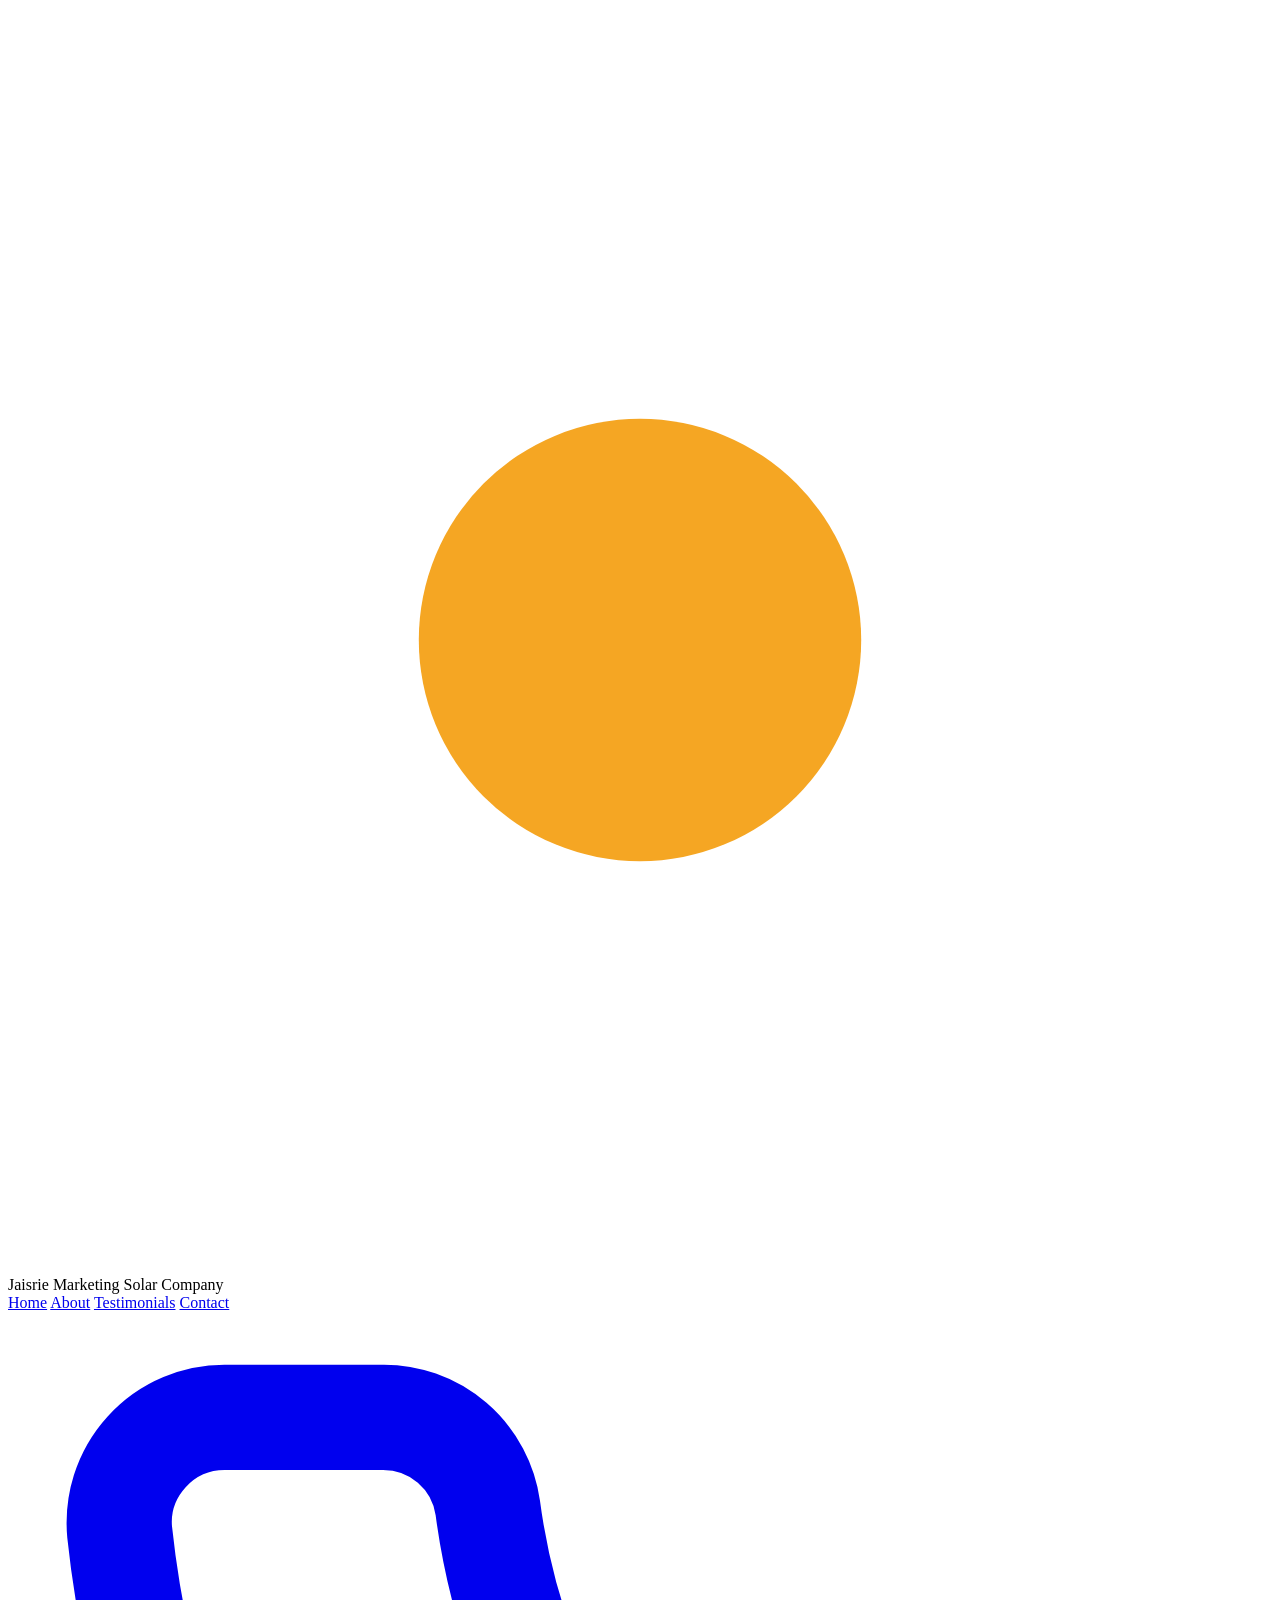
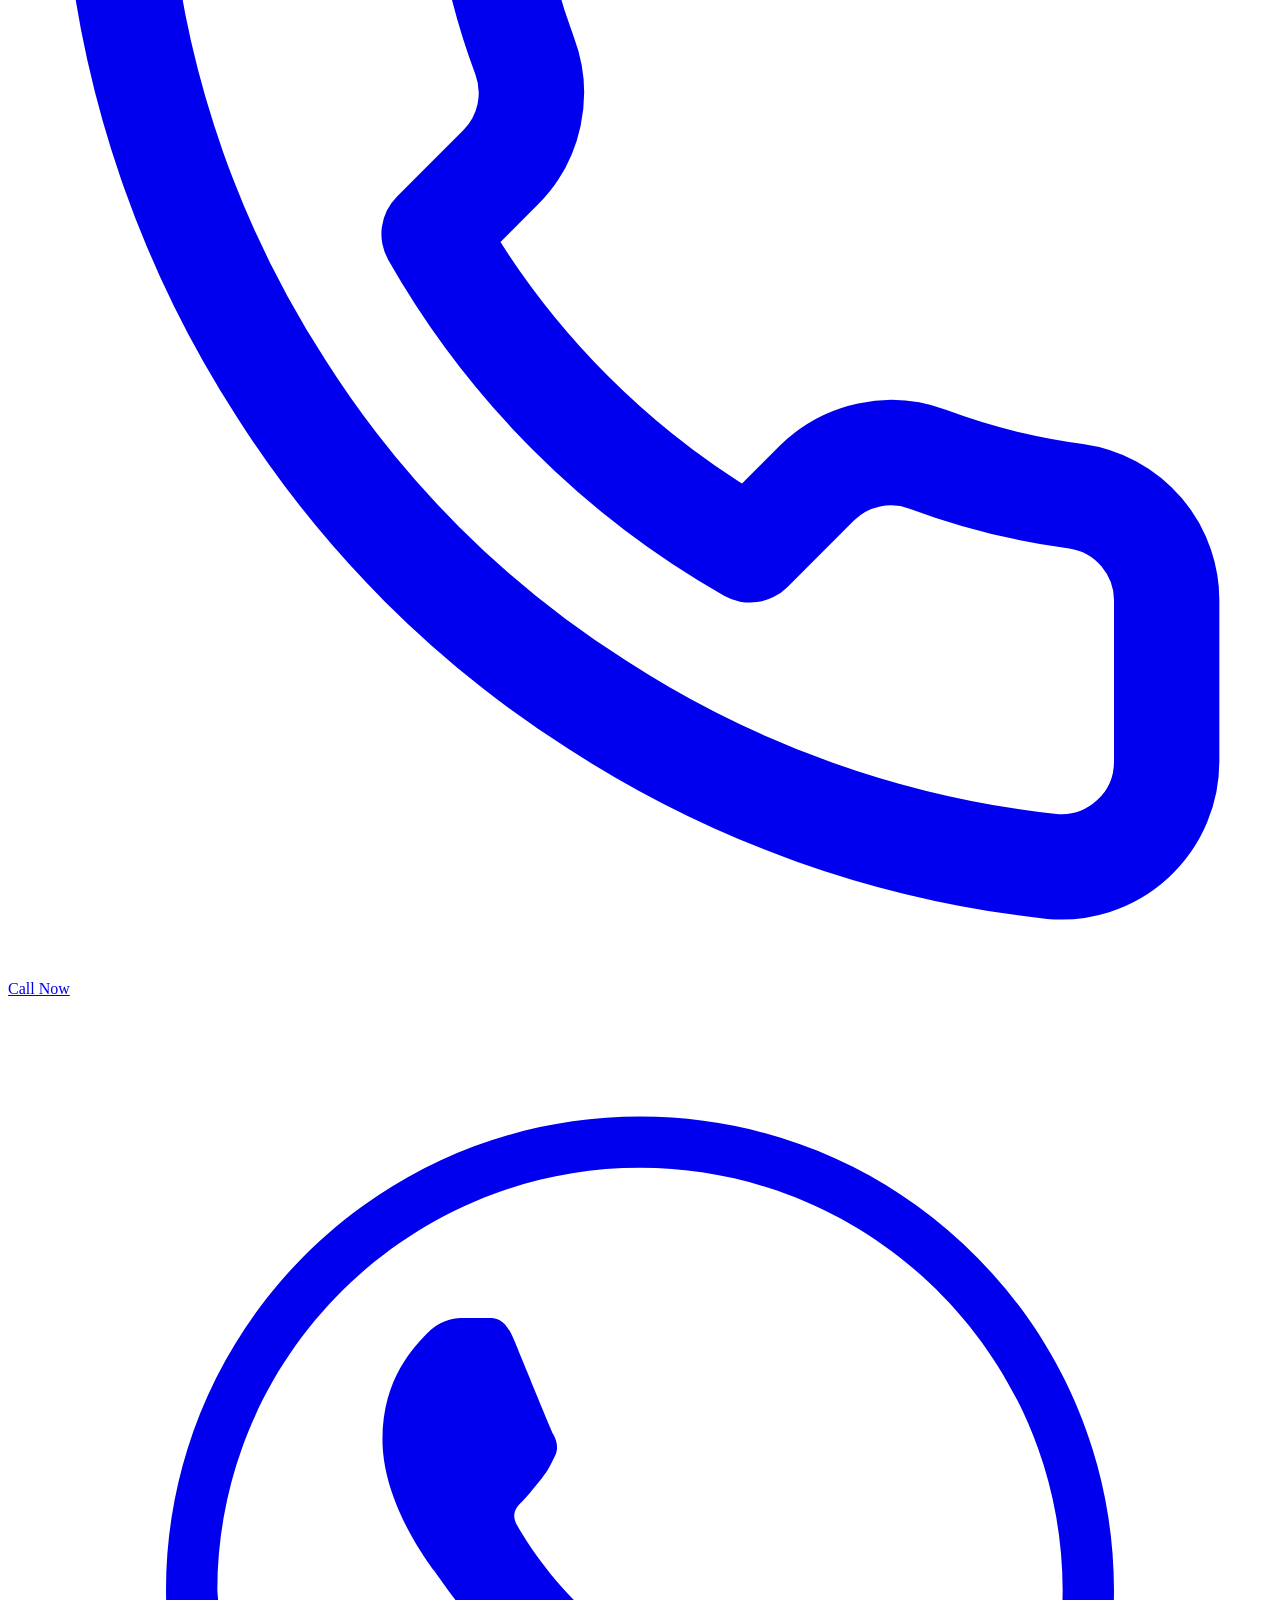
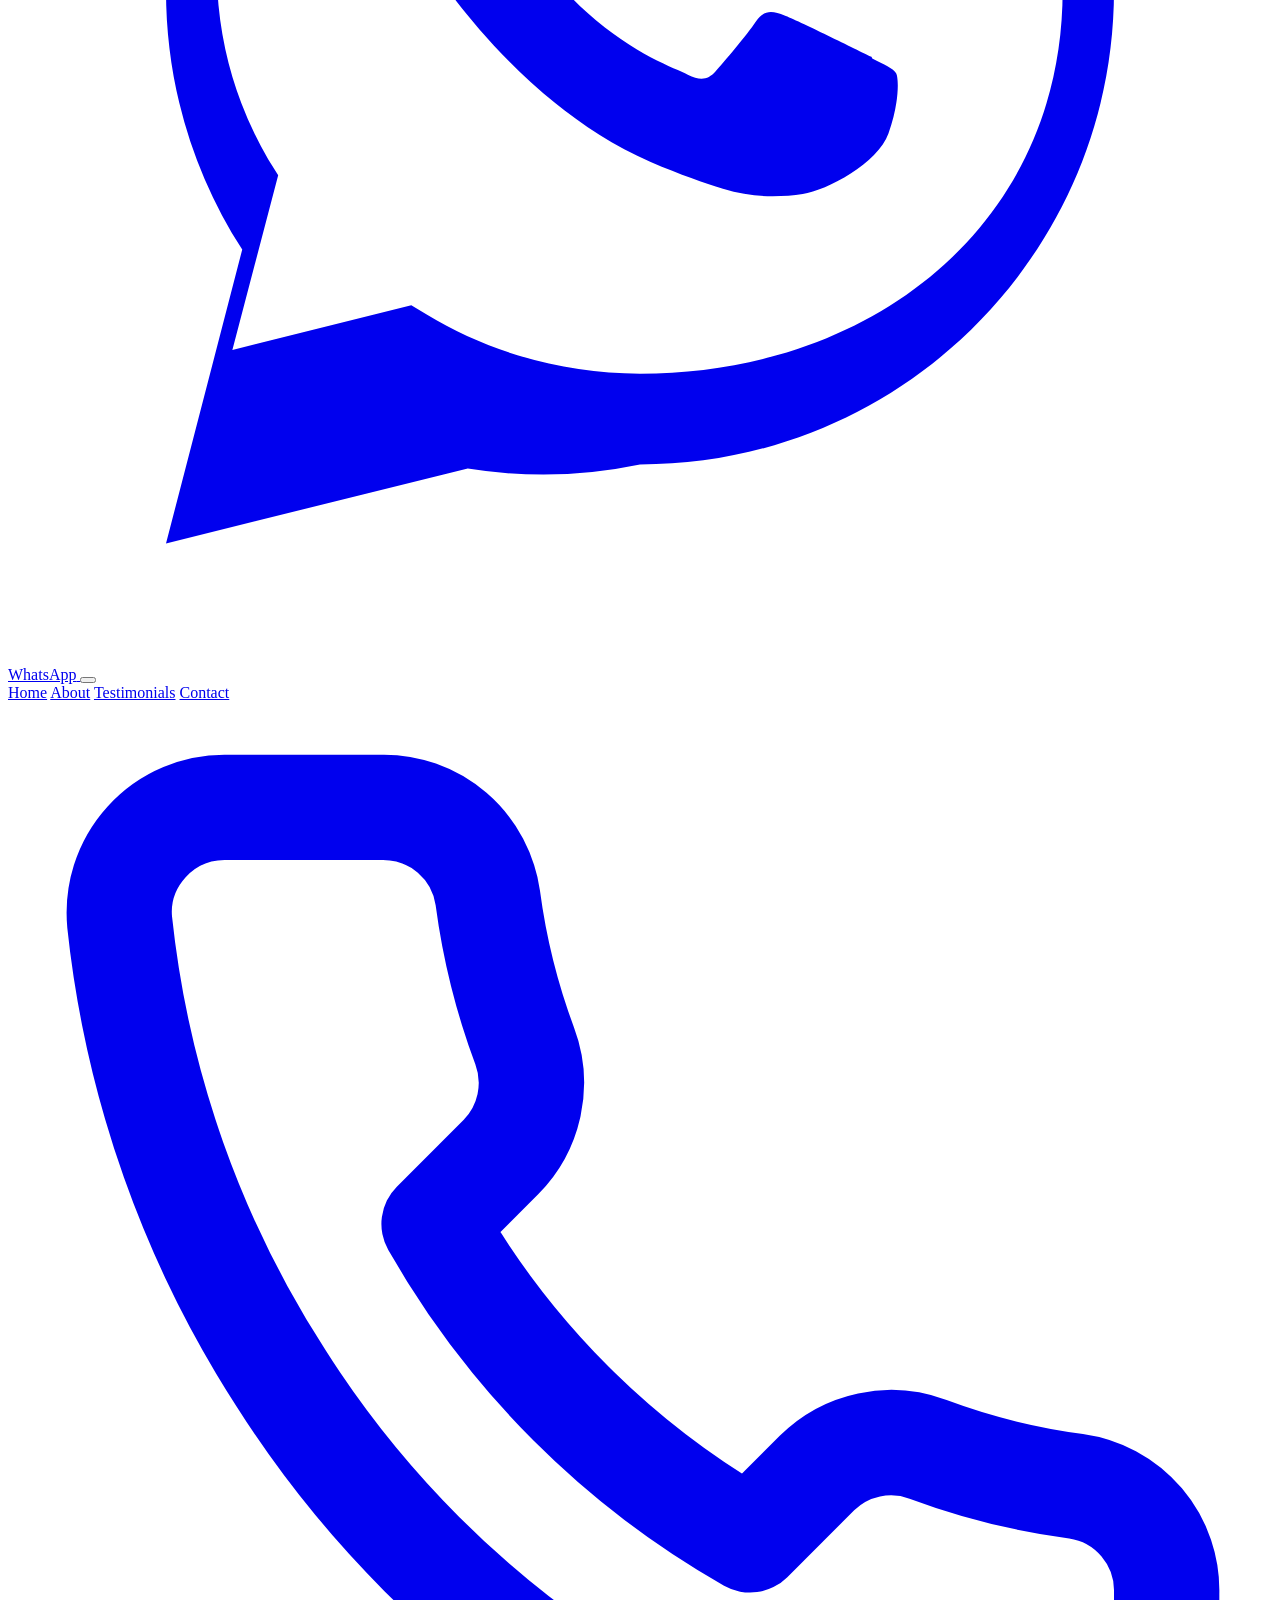
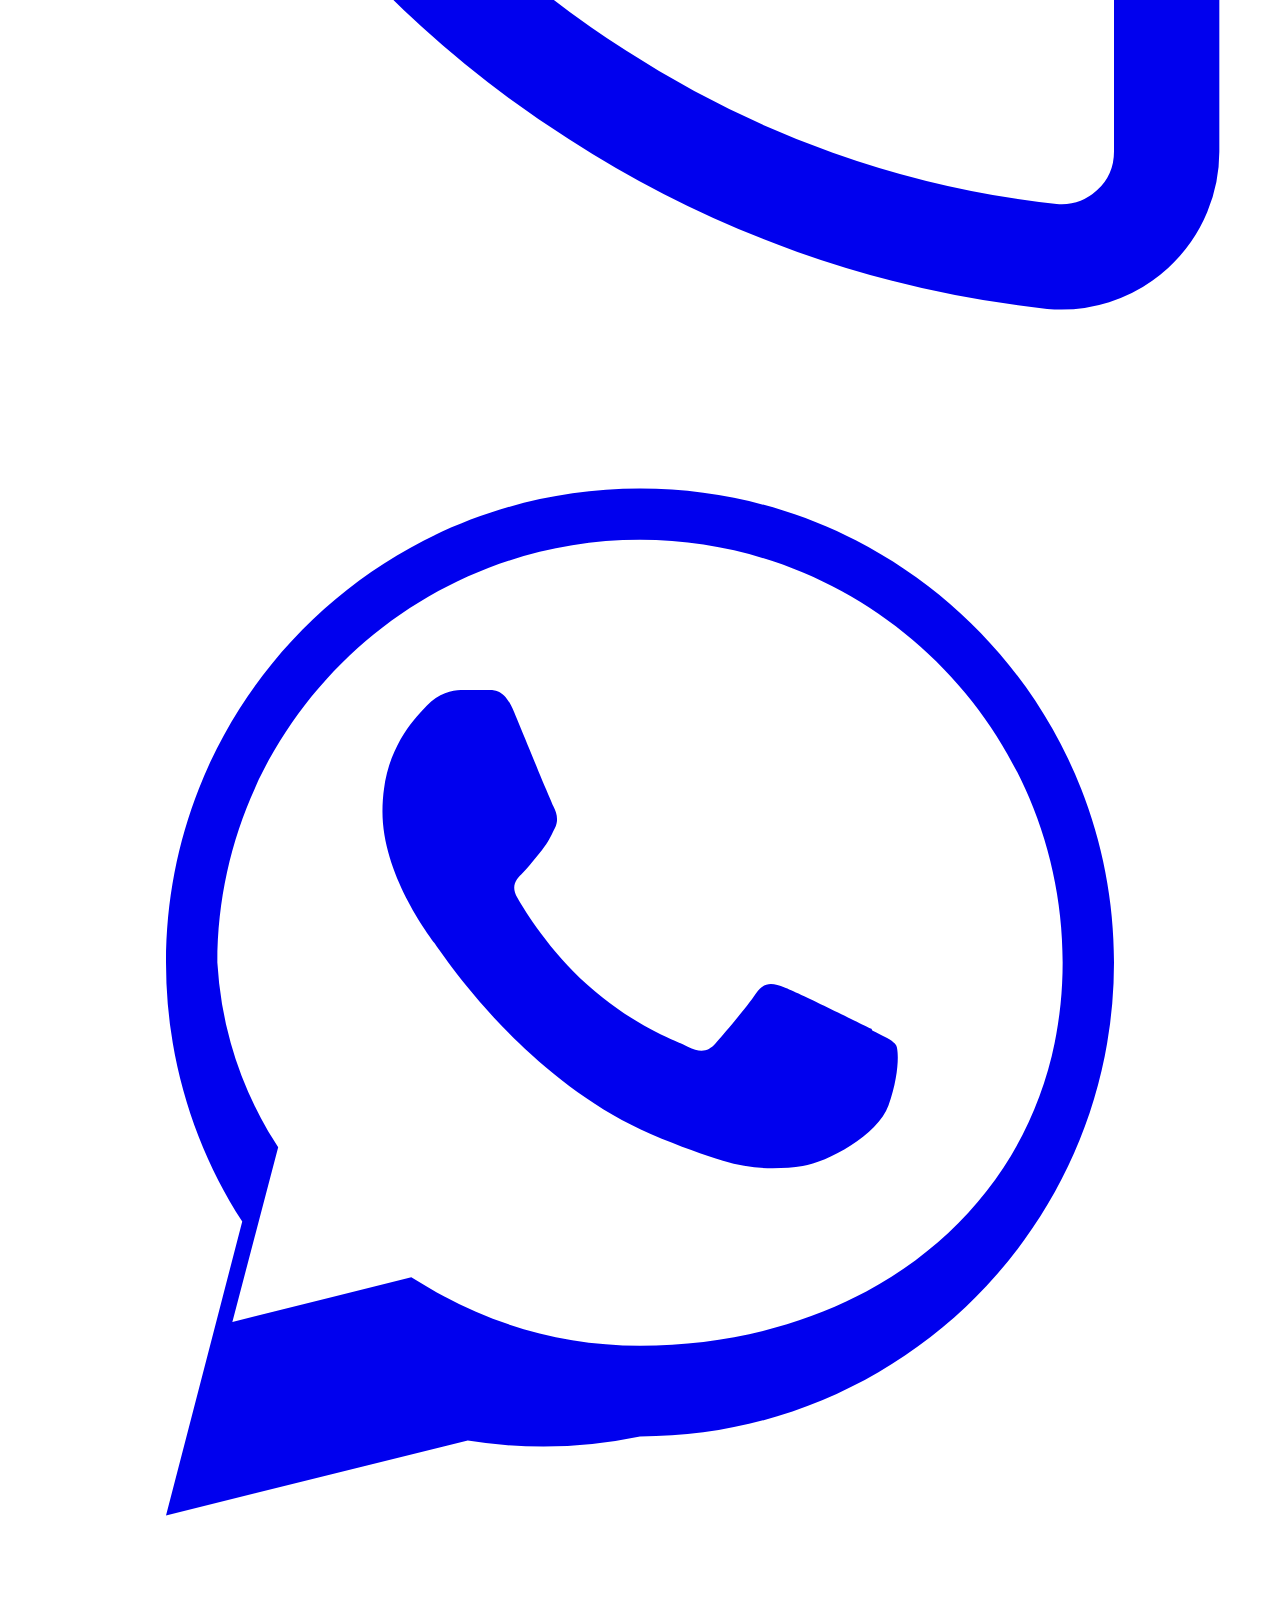
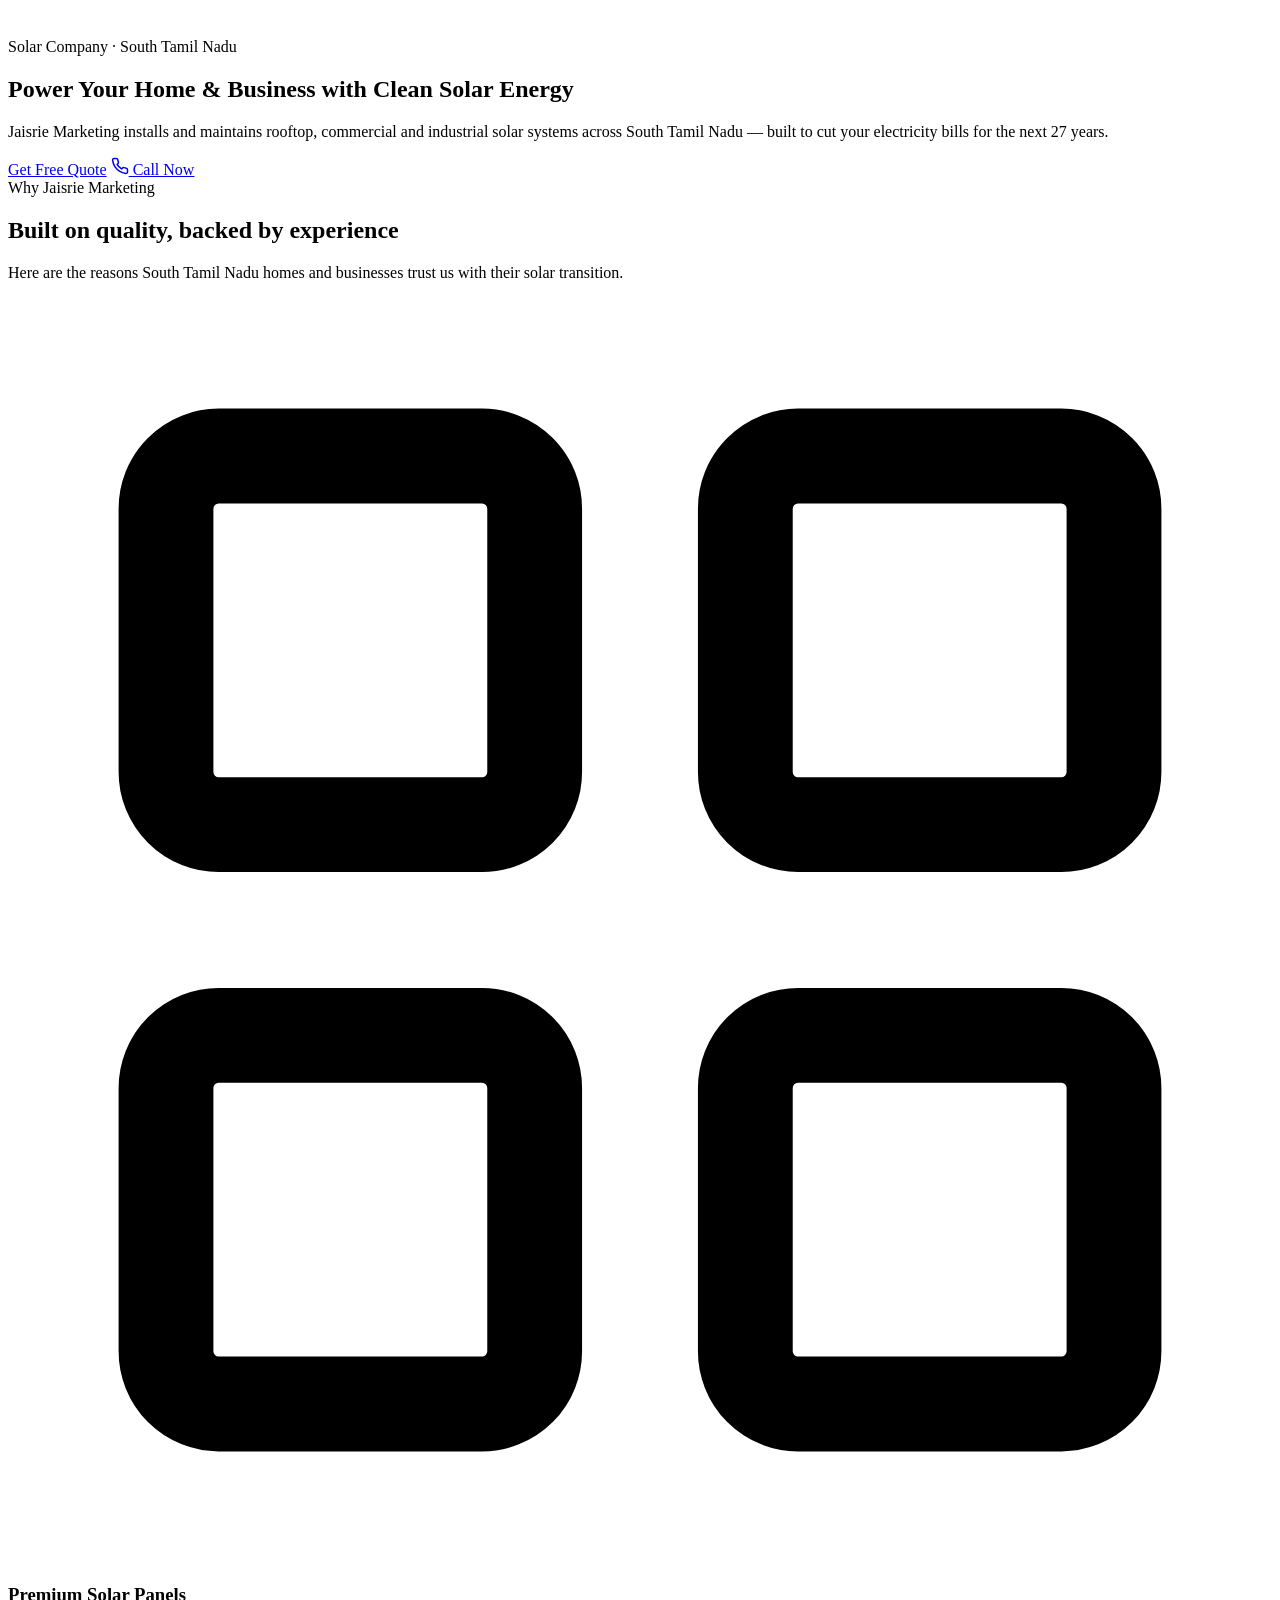
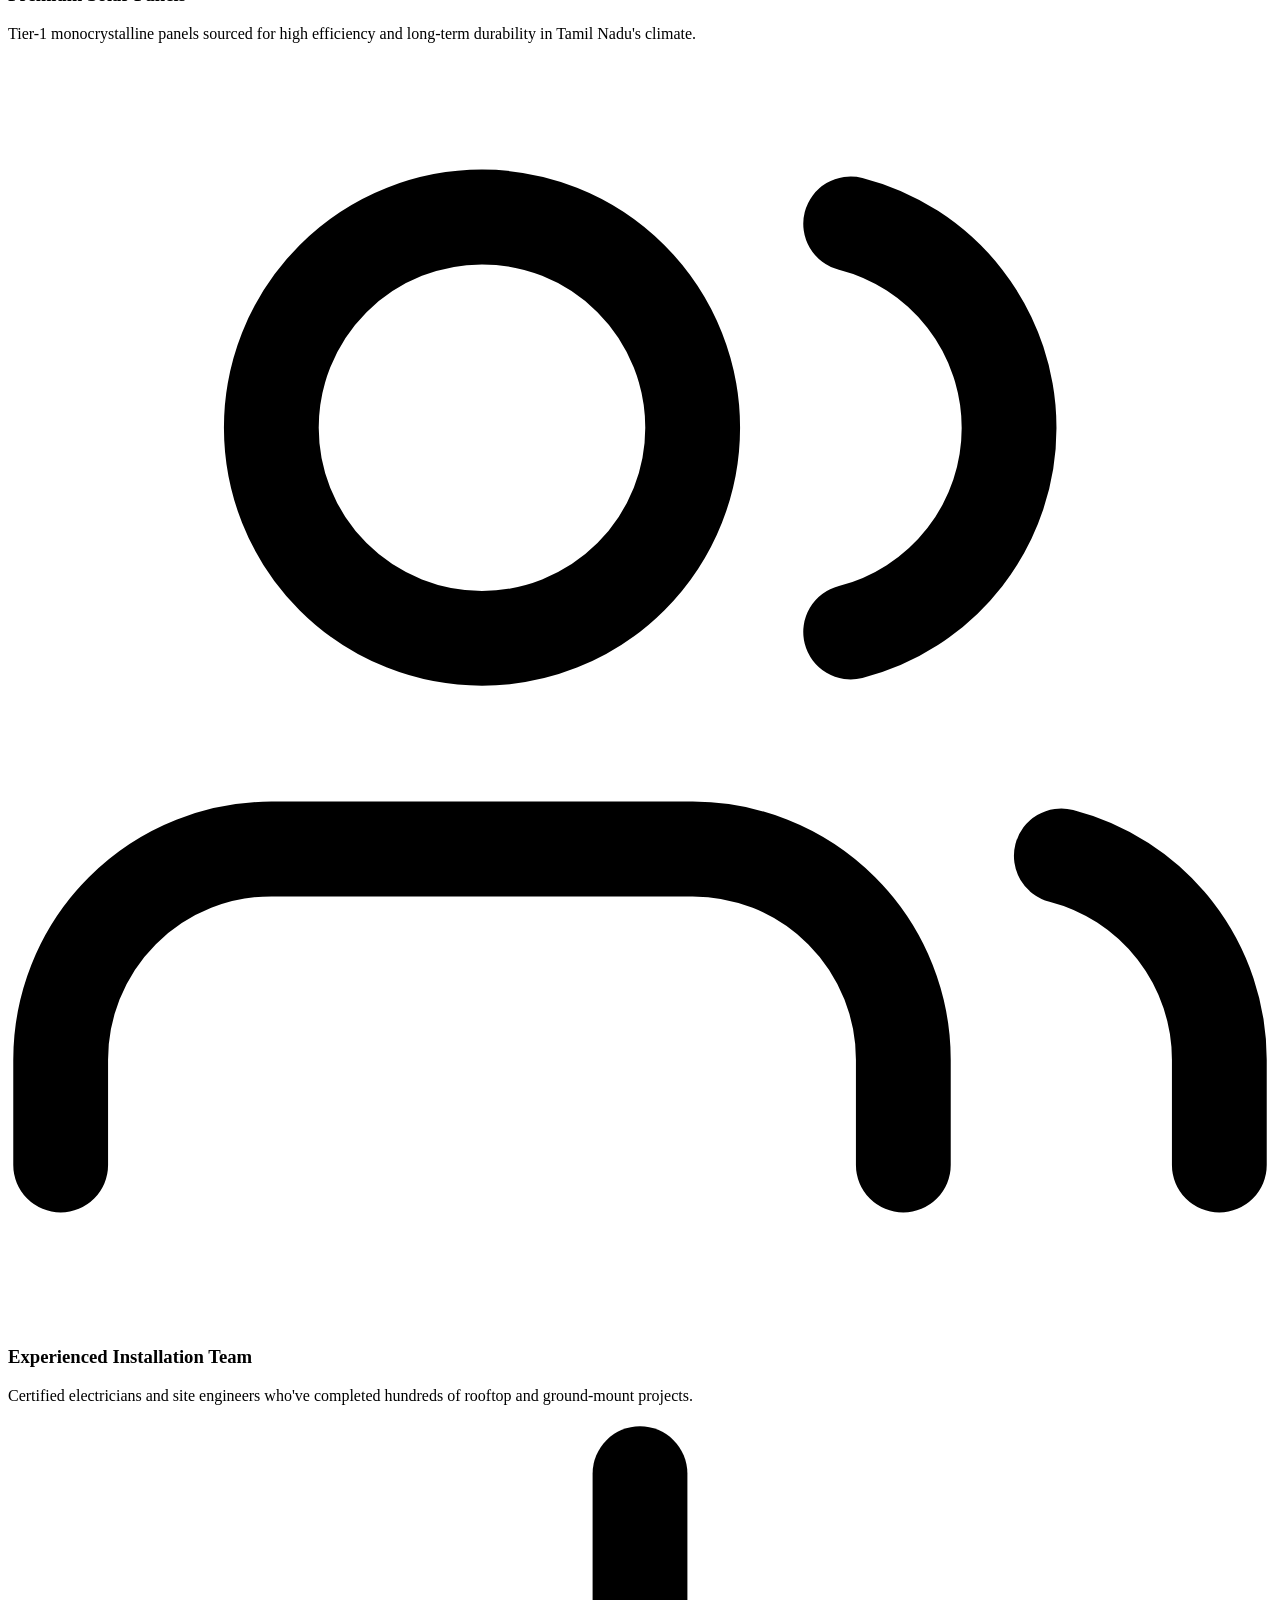
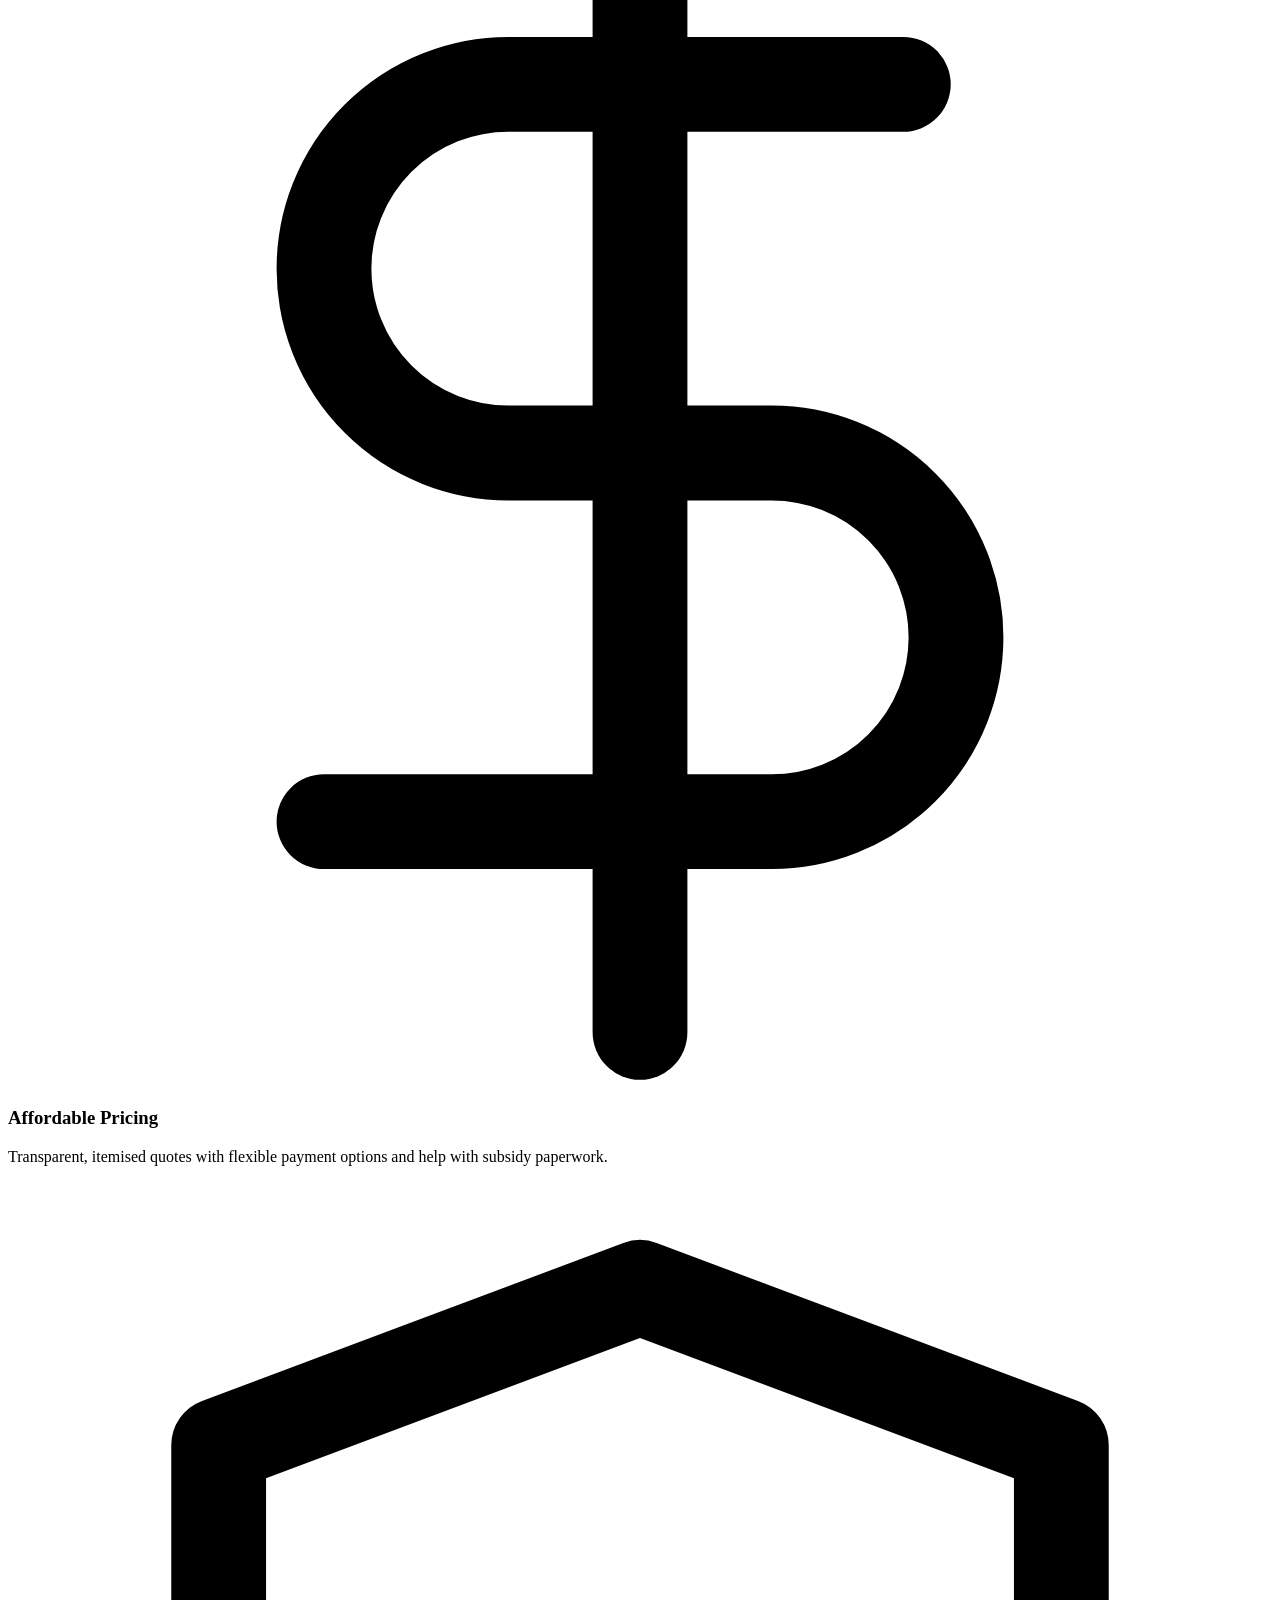
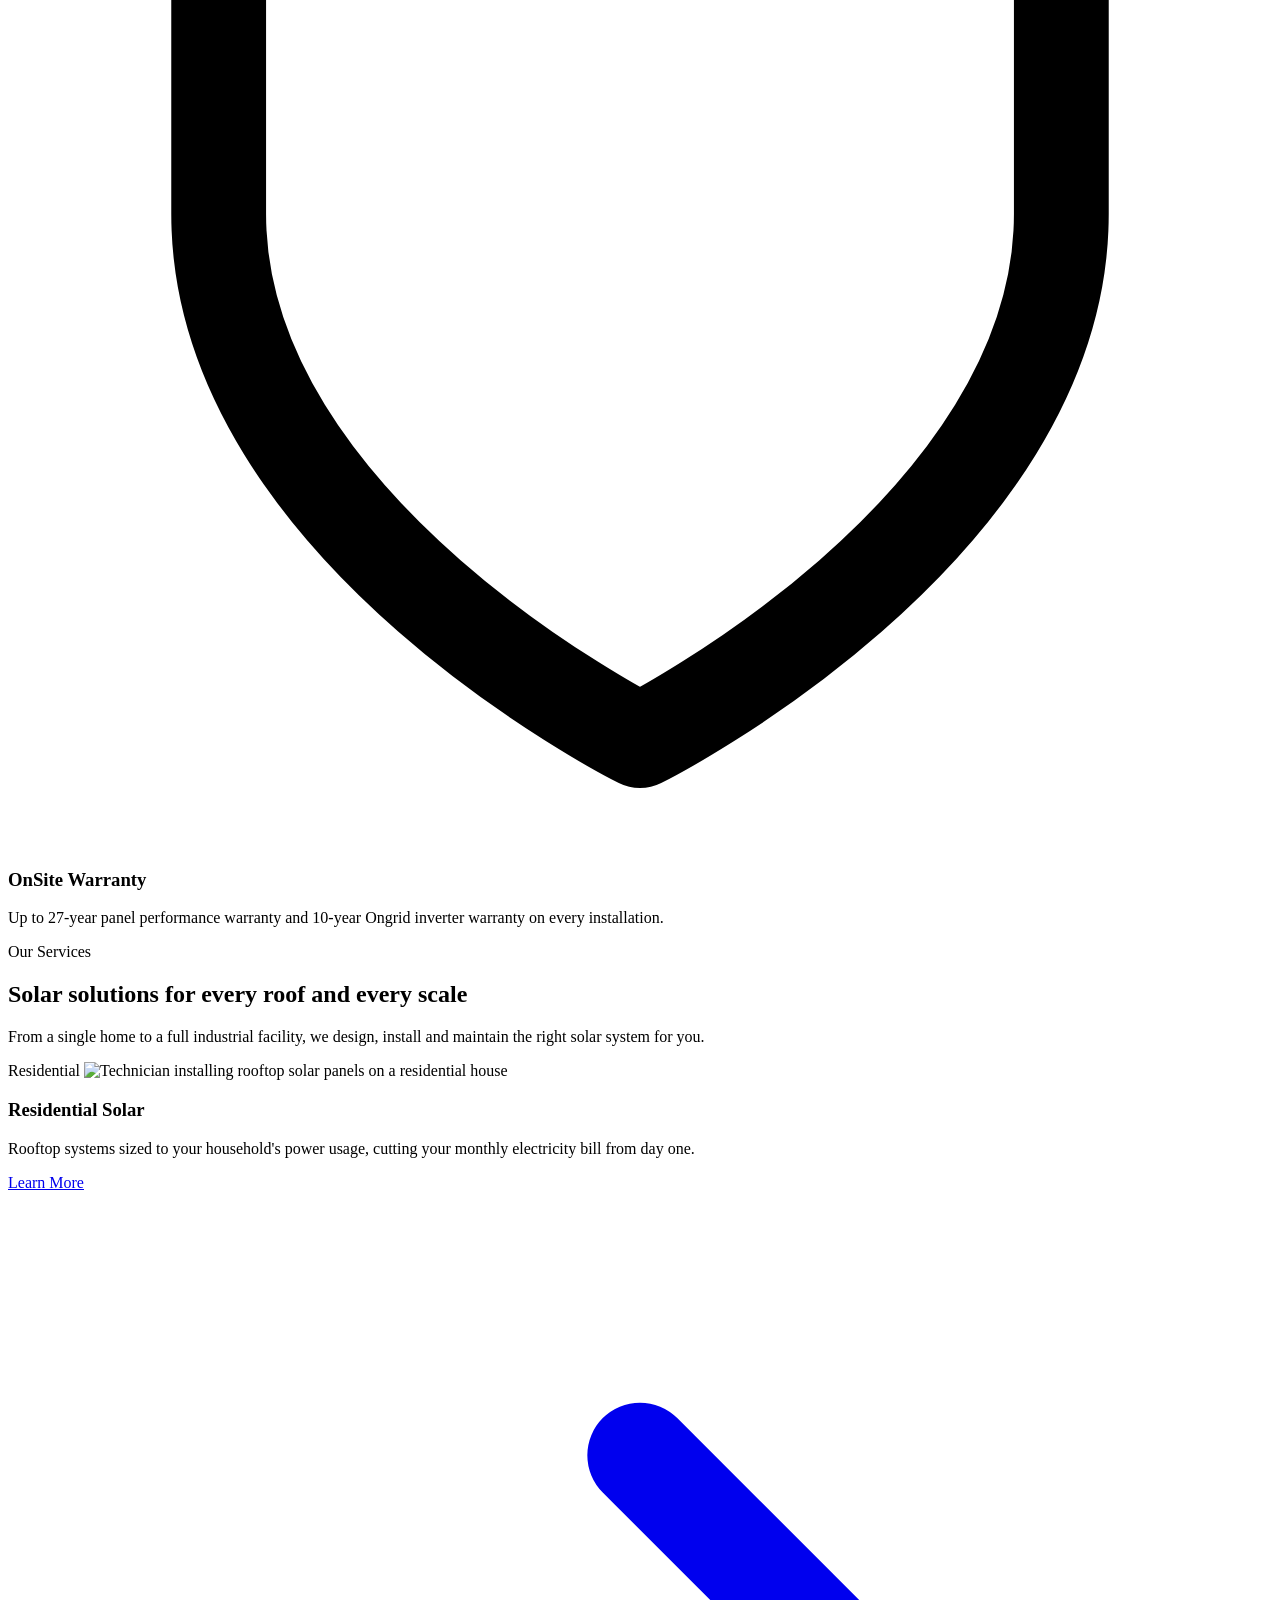
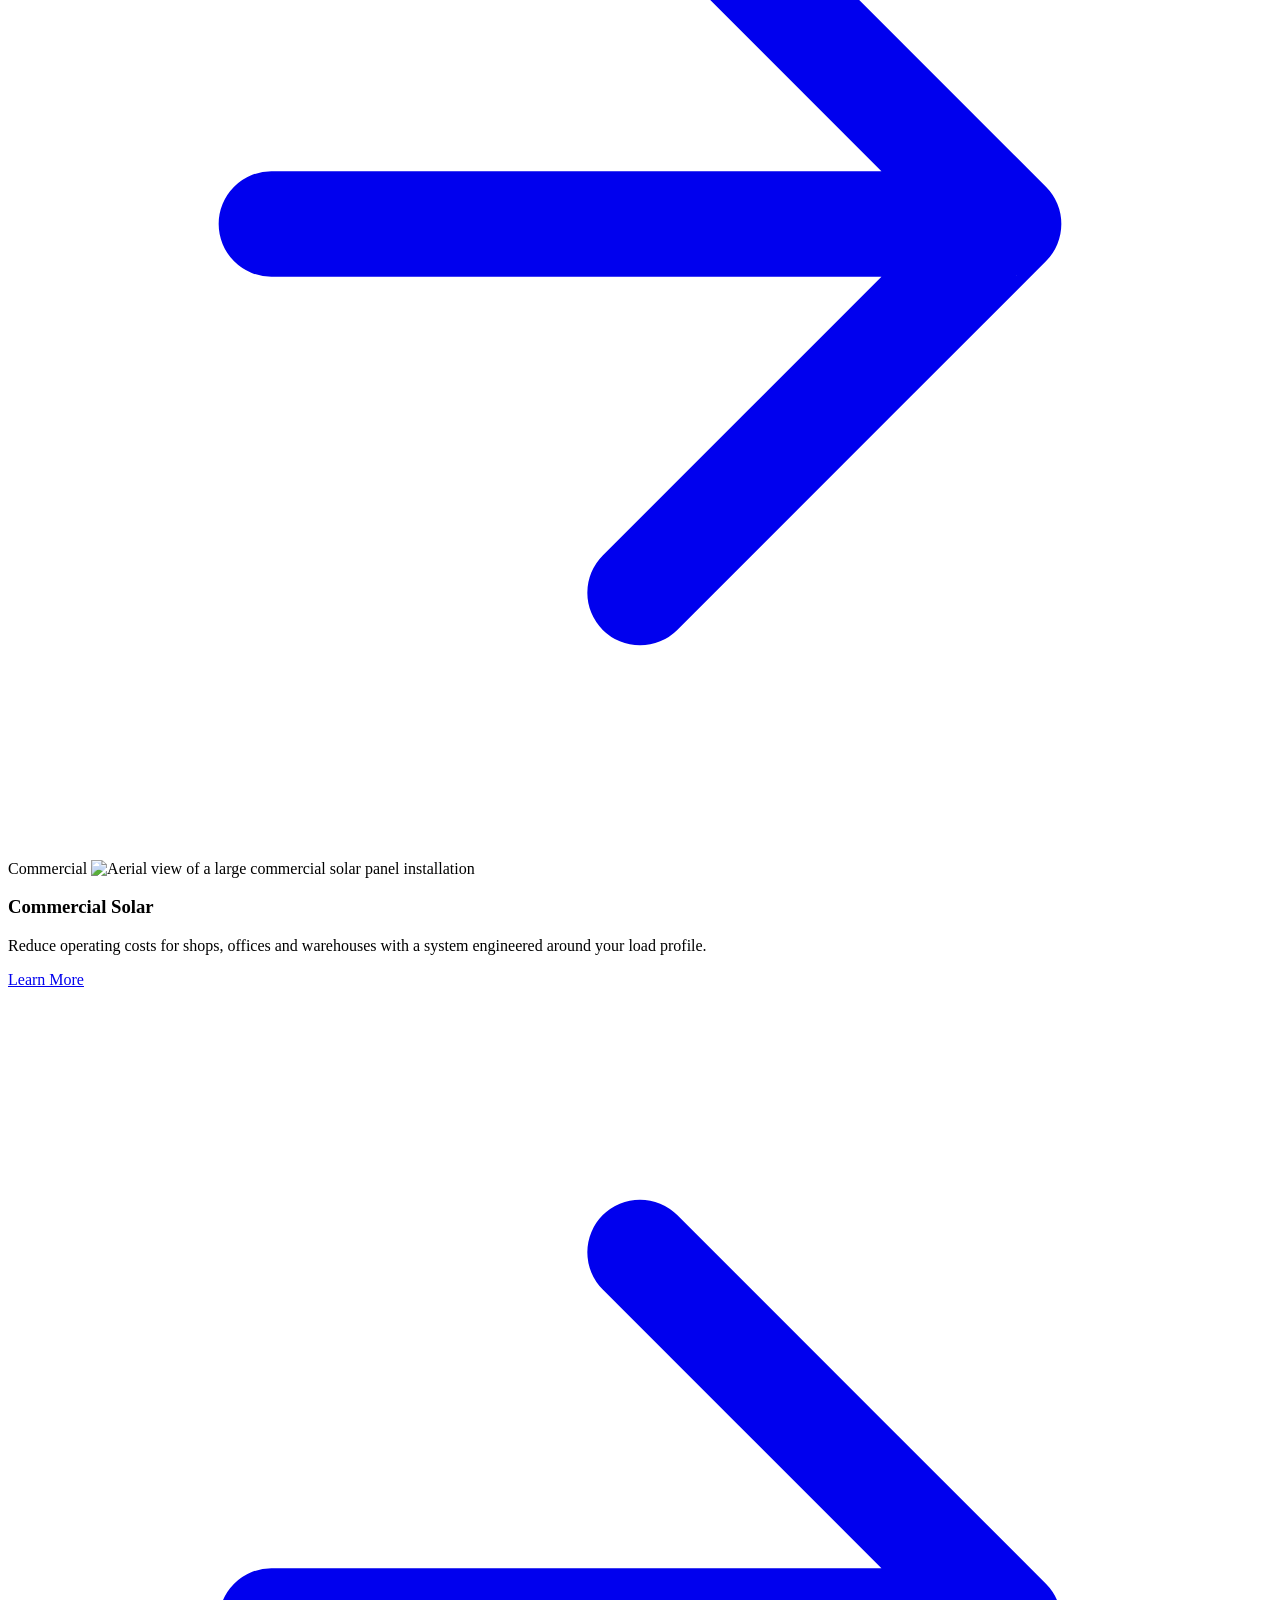
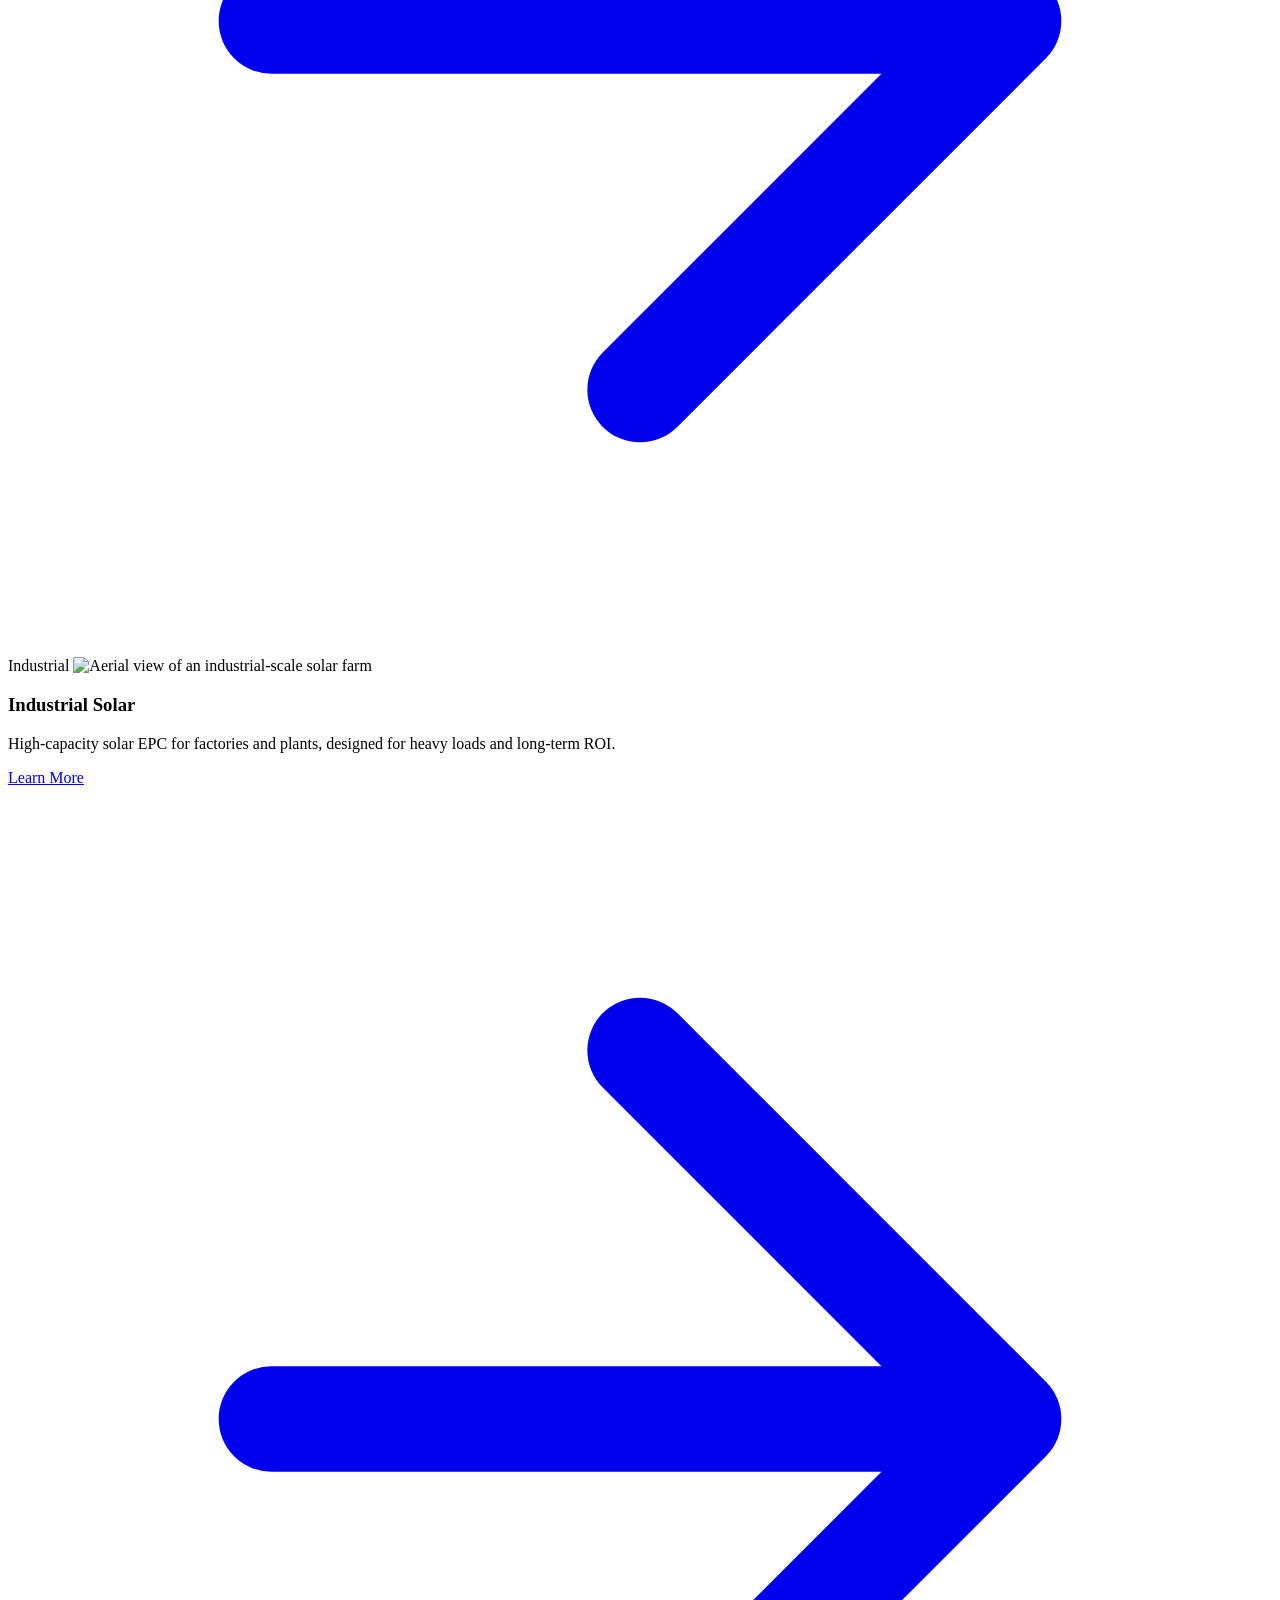
==== index.html @ ea57d10c "Add files via upload" ====
<!DOCTYPE html>
<html lang="en">
<head>
<meta charset="UTF-8">
<meta name="viewport" content="width=device-width, initial-scale=1.0">
<title>Jaisrie Marketing | Solar Company in Sivakasi, Tamil Nadu</title>
<meta name="description" content="Jaisrie Marketing is a trusted Solar company in Sivakasi, Tamil Nadu offering rooftop, residential, commercial and industrial solar installation, solar water heaters and solar street lights across South Tamil Nadu.">
<meta name="keywords" content="solar company Sivakasi, rooftop solar Tamil Nadu, residential solar installation, commercial solar , solar water heater, solar street light, industrial solar projects South Tamil Nadu">
<meta name="author" content="Jaisrie Marketing">
<link rel="canonical" href="https://www.jaisriemarketing.com/">
<!-- Open Graph -->
<meta property="og:title" content="Jaisrie Marketing | Solar Energy Limited Private Company in Sivakasi">
<meta property="og:description" content="Rooftop, residential, commercial & industrial solar installation across South Tamil Nadu.">
<meta property="og:type" content="website">
<meta property="og:image" content="images/hero/hero-solar-farm.jpg">
<link rel="icon" type="image/svg+xml" href="data:image/svg+xml,%3Csvg xmlns='http://www.w3.org/2000/svg' viewBox='0 0 24 24'%3E%3Ccircle cx='12' cy='12' r='11' fill='%230F7A44'/%3E%3Ccircle cx='12' cy='12' r='5' fill='%23F5A623'/%3E%3C/svg%3E">
<link rel="preconnect" href="https://fonts.googleapis.com">
<link rel="preconnect" href="https://fonts.gstatic.com" crossorigin>
<link href="https://fonts.googleapis.com/css2?family=Sora:wght@600;700;800&family=Inter:wght@400;500;600;700&display=swap" rel="stylesheet">
<link rel="stylesheet" href="css/style.css">
<link rel="stylesheet" href="css/responsive.css">
<link rel="stylesheet" href="css/animations.css">
</head>
<body>

<!-- ============ HEADER ============ -->
<header class="site-header">
  <div class="container header-inner">
   <a href="index.html" class="brand" aria-label="Jaisrie Marketing home">
      <span class="brand-mark">
        <svg viewBox="0 0 24 24" fill="none" xmlns="http://www.w3.org/2000/svg" aria-hidden="true">
          <circle cx="12" cy="12" r="4.2" fill="#F5A623"/>
          <g stroke="#FFFFFF" stroke-width="1.6" stroke-linecap="round">
            <path d="M12 2v2.6M12 19.4V22M22 12h-2.6M4.6 12H2M19 5l-1.8 1.8M6.8 17.2 5 19M19 19l-1.8-1.8M6.8 6.8 5 5"/>
          </g>
        </svg>
      </span>
</a>
      <span class="brand-text">
        <span class="brand-name">Jaisrie Marketing</span>
        <span class="brand-tag">Solar Company</span>
      </span>
    </a>

    <nav class="main-nav" aria-label="Primary navigation">
      <a href="index.html" class="active">Home</a>
      <a href="about.html">About</a>
      <a href="testimonials.html">Testimonials</a>
      <a href="contact.html">Contact</a>
    </nav>

    <div class="header-actions">
      <a href="tel:+919629455664" class="icon-btn icon-btn--call" aria-label="Call Jaisrie Marketing">
        <svg viewBox="0 0 24 24" fill="none" stroke="currentColor" stroke-width="2" stroke-linecap="round" stroke-linejoin="round" aria-hidden="true"><path d="M22 16.92v3a2 2 0 0 1-2.18 2 19.79 19.79 0 0 1-8.63-3.07 19.5 19.5 0 0 1-6-6 19.79 19.79 0 0 1-3.07-8.67A2 2 0 0 1 4.11 2h3a2 2 0 0 1 2 1.72c.127.96.361 1.903.7 2.81a2 2 0 0 1-.45 2.11L8.09 9.91a16 16 0 0 0 6 6l1.27-1.27a2 2 0 0 1 2.11-.45c.907.339 1.85.573 2.81.7A2 2 0 0 1 22 16.92z"/></svg>
        <span>Call Now</span>
      </a>
      <a href="https://wa.me/919629455664" target="_blank" rel="noopener" class="icon-btn icon-btn--whatsapp" aria-label="Chat with Jaisrie Marketing on WhatsApp">
        <svg viewBox="0 0 32 32" fill="currentColor" aria-hidden="true"><path d="M16 3C9.373 3 4 8.373 4 15c0 2.42.71 4.67 1.93 6.56L4 29l7.64-1.9A11.94 11.94 0 0 0 16 27c6.627 0 12-5.373 12-12S22.627 3 16 3zm0 21.7c-1.98 0-3.83-.55-5.4-1.5l-.39-.23-4.53 1.13 1.16-4.42-.25-.4A9.65 9.65 0 0 1 5.3 15c0-5.9 4.8-10.7 10.7-10.7S26.7 9.1 26.7 15 21.9 24.7 16 24.7zm5.86-8.02c-.32-.16-1.9-.94-2.2-1.05-.3-.11-.51-.16-.73.16-.21.32-.83 1.05-1.02 1.26-.19.21-.38.24-.7.08-.32-.16-1.34-.49-2.55-1.57-.94-.84-1.58-1.87-1.76-2.19-.19-.32-.02-.49.14-.65.14-.14.32-.38.48-.57.16-.19.21-.32.32-.54.11-.21.05-.4-.03-.56-.08-.16-.73-1.75-1-2.4-.26-.62-.53-.54-.73-.55h-.62c-.21 0-.56.08-.86.4-.29.32-1.12 1.1-1.12 2.68 0 1.58 1.15 3.1 1.31 3.32.16.21 2.26 3.45 5.48 4.84.77.33 1.36.53 1.83.68.77.24 1.47.21 2.02.13.62-.09 1.9-.78 2.17-1.53.27-.75.27-1.4.19-1.53-.08-.13-.29-.21-.6-.37z"/></svg>
        <span>WhatsApp</span>
      </a>
      <button class="menu-toggle" aria-label="Open menu" aria-expanded="false">
        <span></span>
      </button>
    </div>
  </div>

  <nav class="mobile-nav" aria-label="Mobile navigation">
    <a href="index.html" class="active">Home</a>
    <a href="about.html">About</a>
    <a href="testimonials.html">Testimonials</a>
    <a href="contact.html">Contact</a>
    <div class="header-actions">
      <a href="tel:+919629455664" class="icon-btn icon-btn--call" aria-label="Call Jaisrie Marketing"><svg viewBox="0 0 24 24" fill="none" stroke="currentColor" stroke-width="2" stroke-linecap="round" stroke-linejoin="round"><path d="M22 16.92v3a2 2 0 0 1-2.18 2 19.79 19.79 0 0 1-8.63-3.07 19.5 19.5 0 0 1-6-6 19.79 19.79 0 0 1-3.07-8.67A2 2 0 0 1 4.11 2h3a2 2 0 0 1 2 1.72c.127.96.361 1.903.7 2.81a2 2 0 0 1-.45 2.11L8.09 9.91a16 16 0 0 0 6 6l1.27-1.27a2 2 0 0 1 2.11-.45c.907.339 1.85.573 2.81.7A2 2 0 0 1 22 16.92z"/></svg></a>
      <a href="https://wa.me/919629455664" target="_blank" rel="noopener" class="icon-btn icon-btn--whatsapp" aria-label="WhatsApp"><svg viewBox="0 0 32 32" fill="currentColor"><path d="M16 3C9.373 3 4 8.373 4 15c0 2.42.71 4.67 1.93 6.56L4 29l7.64-1.9A11.94 11.94 0 0 0 16 27c6.627 0 12-5.373 12-12S22.627 3 16 3zm0 21.7c-1.98 0-3.83-.55-5.4-1.5l-.39-.23-4.53 1.13 1.16-4.42-.25-.4A9.65 9.65 0 0 1 5.3 15c0-5.9 4.8-10.7 10.7-10.7S26.7 9.1 26.7 15 21.9 24.7 16 24.7zm5.86-8.02c-.32-.16-1.9-.94-2.2-1.05-.3-.11-.51-.16-.73.16-.21.32-.83 1.05-1.02 1.26-.19.21-.38.24-.7.08-.32-.16-1.34-.49-2.55-1.57-.94-.84-1.58-1.87-1.76-2.19-.19-.32-.02-.49.14-.65.14-.14.32-.38.48-.57.16-.19.21-.32.32-.54.11-.21.05-.4-.03-.56-.08-.16-.73-1.75-1-2.4-.26-.62-.53-.54-.73-.55h-.62c-.21 0-.56.08-.86.4-.29.32-1.12 1.1-1.12 2.68 0 1.58 1.15 3.1 1.31 3.32.16.21 2.26 3.45 5.48 4.84.77.33 1.36.53 1.83.68.77.24 1.47.21 2.02.13.62-.09 1.9-.78 2.17-1.53.27-.75.27-1.4.19-1.53-.08-.13-.29-.21-.6-.37z"/></svg></a>
    </div>
  </nav>
</header>

<!-- ============ HERO ============ -->
<section class="hero">
  <div class="hero-bg" style="background-image:url('https://images.pexels.com/photos/35105456/pexels-photo-35105456.jpeg?auto=compress&cs=tinysrgb&w=1920');" role="img" aria-label="Aerial view of a large rooftop solar installation at sunrise"></div>
  <div class="container hero-content">
    <span class="eyebrow">Solar Company · South Tamil Nadu</span>
    <h1>Power Your Home &amp; Business with Clean Solar Energy</h1>
    <p>Jaisrie Marketing installs and maintains rooftop, commercial and industrial solar systems across South Tamil Nadu &mdash; built to cut your electricity bills for the next 27 years.</p>
    <div class="hero-actions">
      <a href="contact.html" class="btn btn-amber">Get Free Quote</a>
      <a href="tel:+919629455664" class="btn btn-outline-light">
        <svg width="18" height="18" viewBox="0 0 24 24" fill="none" stroke="currentColor" stroke-width="2" stroke-linecap="round" stroke-linejoin="round" aria-hidden="true"><path d="M22 16.92v3a2 2 0 0 1-2.18 2 19.79 19.79 0 0 1-8.63-3.07 19.5 19.5 0 0 1-6-6 19.79 19.79 0 0 1-3.07-8.67A2 2 0 0 1 4.11 2h3a2 2 0 0 1 2 1.72c.127.96.361 1.903.7 2.81a2 2 0 0 1-.45 2.11L8.09 9.91a16 16 0 0 0 6 6l1.27-1.27a2 2 0 0 1 2.11-.45c.907.339 1.85.573 2.81.7A2 2 0 0 1 22 16.92z"/></svg>
        Call Now
      </a>
    </div>
  </div>
</section>

<!-- ============ WHY CHOOSE US ============ -->
<section class="section" id="why-us">
  <div class="container">
    <div class="section-head section-head--center">
      <span class="eyebrow">Why Jaisrie Marketing</span>
      <h2>Built on quality, backed by experience</h2>
      <p>Here are the reasons South Tamil Nadu homes and businesses trust us with their solar transition.</p>
    </div>
    <div class="grid grid-4">
      <div class="card feature-card" data-reveal>
        <div class="feature-icon"><svg viewBox="0 0 24 24" fill="none" stroke="currentColor" stroke-width="1.8" stroke-linecap="round" stroke-linejoin="round" aria-hidden="true"><rect x="3" y="3" width="7" height="7" rx="1"/><rect x="14" y="3" width="7" height="7" rx="1"/><rect x="3" y="14" width="7" height="7" rx="1"/><rect x="14" y="14" width="7" height="7" rx="1"/></svg></div>
        <h3>Premium Solar Panels</h3>
        <p>Tier-1 monocrystalline panels sourced for high efficiency and long-term durability in Tamil Nadu's climate.</p>
      </div>
      <div class="card feature-card" data-reveal>
        <div class="feature-icon"><svg viewBox="0 0 24 24" fill="none" stroke="currentColor" stroke-width="1.8" stroke-linecap="round" stroke-linejoin="round" aria-hidden="true"><path d="M17 21v-2a4 4 0 0 0-4-4H5a4 4 0 0 0-4 4v2"/><circle cx="9" cy="7" r="4"/><path d="M23 21v-2a4 4 0 0 0-3-3.87"/><path d="M16 3.13a4 4 0 0 1 0 7.75"/></svg></div>
        <h3>Experienced Installation Team</h3>
        <p>Certified electricians and site engineers who've completed hundreds of rooftop and ground-mount projects.</p>
      </div>
      <div class="card feature-card" data-reveal>
        <div class="feature-icon"><svg viewBox="0 0 24 24" fill="none" stroke="currentColor" stroke-width="1.8" stroke-linecap="round" stroke-linejoin="round" aria-hidden="true"><line x1="12" y1="1" x2="12" y2="23"/><path d="M17 5H9.5a3.5 3.5 0 0 0 0 7h5a3.5 3.5 0 0 1 0 7H6"/></svg></div>
        <h3>Affordable Pricing</h3>
        <p>Transparent, itemised quotes with flexible payment options and help with subsidy paperwork.</p>
      </div>
      <div class="card feature-card" data-reveal>
        <div class="feature-icon"><svg viewBox="0 0 24 24" fill="none" stroke="currentColor" stroke-width="1.8" stroke-linecap="round" stroke-linejoin="round" aria-hidden="true"><path d="M12 22s8-4 8-10V5l-8-3-8 3v7c0 6 8 10 8 10z"/></svg></div>
        <h3> OnSite Warranty</h3>
        <p>Up to 27-year panel performance warranty and 10-year Ongrid inverter  warranty on every installation.</p>
      </div>
    </div>
  </div>
</section>

<!-- ============ OUR SERVICES ============ -->
<section class="section section--off-white" id="services">
  <div class="container">
    <div class="section-head section-head--center">
      <span class="eyebrow">Our Services</span>
      <h2>Solar solutions for every roof and every scale</h2>
      <p>From a single home to a full industrial facility, we design, install and maintain the right solar system for you.</p>
    </div>
    <div class="grid grid-3">

      <article class="card service-card" data-reveal>
        <div class="service-media">
          <span class="service-tag">Residential</span>
          <img data-src="https://images.pexels.com/photos/14613939/pexels-photo-14613939.jpeg?auto=compress&cs=tinysrgb&w=900" alt="Technician installing rooftop solar panels on a residential house" loading="lazy" width="900" height="675">
        </div>
        <div class="service-body">
          <h3>Residential Solar</h3>
          <p>Rooftop systems sized to your household's power usage, cutting your monthly electricity bill from day one.</p>
          <a href="about.html#services" class="service-link">Learn More <svg viewBox="0 0 24 24" fill="none" stroke="currentColor" stroke-width="2" stroke-linecap="round" stroke-linejoin="round"><path d="M5 12h14M12 5l7 7-7 7"/></svg></a>
        </div>
      </article>

      <article class="card service-card" data-reveal>
        <div class="service-media">
          <span class="service-tag">Commercial</span>
          <img data-src="https://images.pexels.com/photos/15751124/pexels-photo-15751124.jpeg?auto=compress&cs=tinysrgb&w=900" alt="Aerial view of a large commercial solar panel installation" loading="lazy" width="900" height="675">
        </div>
        <div class="service-body">
          <h3>Commercial Solar</h3>
          <p>Reduce operating costs for shops, offices and warehouses with a system engineered around your load profile.</p>
          <a href="about.html#services" class="service-link">Learn More <svg viewBox="0 0 24 24" fill="none" stroke="currentColor" stroke-width="2" stroke-linecap="round" stroke-linejoin="round"><path d="M5 12h14M12 5l7 7-7 7"/></svg></a>
        </div>
      </article>

      <article class="card service-card" data-reveal>
        <div class="service-media">
          <span class="service-tag">Industrial</span>
          <img data-src="https://images.pexels.com/photos/16659262/pexels-photo-16659262.jpeg?auto=compress&cs=tinysrgb&w=900" alt="Aerial view of an industrial-scale solar farm" loading="lazy" width="900" height="675">
        </div>
        <div class="service-body">
          <h3>Industrial Solar</h3>
          <p>High-capacity solar EPC for factories and plants, designed for heavy loads and long-term ROI.</p>
          <a href="about.html#services" class="service-link">Learn More <svg viewBox="0 0 24 24" fill="none" stroke="currentColor" stroke-width="2" stroke-linecap="round" stroke-linejoin="round"><path d="M5 12h14M12 5l7 7-7 7"/></svg></a>
        </div>
      </article>

      <article class="card service-card" data-reveal>
        <div class="service-media">
          <span class="service-tag">Maintenance</span>
          <img data-src="https://images.pexels.com/photos/6961123/pexels-photo-6961123.jpeg?auto=compress&cs=tinysrgb&w=900" alt="Solar maintenance technicians servicing a rooftop panel array" loading="lazy" width="900" height="675">
        </div>
        <div class="service-body">
          <h3>Solar Maintenance</h3>
          <p>Panel cleaning, inverter checks and performance audits that keep your system generating at its peak.</p>
          <a href="about.html#services" class="service-link">Learn More <svg viewBox="0 0 24 24" fill="none" stroke="currentColor" stroke-width="2" stroke-linecap="round" stroke-linejoin="round"><path d="M5 12h14M12 5l7 7-7 7"/></svg></a>
        </div>
      </article>

      <article class="card service-card" data-reveal>
        <div class="service-media">
          <span class="service-tag">Water Heater</span>
          <img data-src="https://images.pexels.com/photos/34593293/pexels-photo-34593293.jpeg?auto=compress&cs=tinysrgb&w=900" alt="Solar water heater installed on a rooftop" loading="lazy" width="900" height="675">
        </div>
        <div class="service-body">
          <h3>Solar Water Heater</h3>
          <p>Cut LPG and electricity costs for hot water with a rooftop solar water heating system sized for your home.</p>
          <a href="about.html#services" class="service-link">Learn More <svg viewBox="0 0 24 24" fill="none" stroke="currentColor" stroke-width="2" stroke-linecap="round" stroke-linejoin="round"><path d="M5 12h14M12 5l7 7-7 7"/></svg></a>
        </div>
      </article>

    </div>
  </div>
</section>

<!-- ============ OUR PROCESS ============ -->
<section class="section" id="process">
  <div class="container">
    <div class="section-head section-head--center">
      <span class="eyebrow">How We Work</span>
      <h2>From site survey to switch-on in five steps</h2>
    </div>
    <div class="process-track">
      <div class="process-list">
        <div class="process-step" data-reveal>
          <div class="process-num">01</div>
          <h3>Site Survey</h3>
          <p>We assess your roof, shading and electricity usage to plan the right system size.</p>
        </div>
        <div class="process-step" data-reveal>
          <div class="process-num">02</div>
          <h3>System Design</h3>
          <p>Our engineers prepare a layout, single-line diagram and itemised proposal for approval.</p>
        </div>
        <div class="process-step" data-reveal>
          <div class="process-num">03</div>
          <h3>Installation</h3>
          <p>Certified technicians mount, wire and commission the system with strict safety practices.</p>
        </div>
        <div class="process-step" data-reveal>
          <div class="process-num">04</div>
          <h3>Testing</h3>
          <p>Every installation is load-tested and inspected before it's handed over to you.</p>
        </div>
        <div class="process-step" data-reveal>
          <div class="process-num">05</div>
          <h3>Customer Support</h3>
          <p>Ongoing maintenance, monitoring support and warranty service for the life of your system.</p>
        </div>
      </div>
    </div>
  </div>
</section>

<!-- ============ PROJECTS GALLERY ============ -->
<section class="section section--off-white" id="projects">
  <div class="container">
    <div class="section-head section-head--center">
      <span class="eyebrow">Our Work</span>
      <h2>Recent installations across South Tamil Nadu</h2>
    </div>
    <div class="grid grid-3">
      <div class="gallery-item" data-reveal="scale">
        <img data-src="https://images.pexels.com/photos/14613939/pexels-photo-14613939.jpeg?auto=compress&cs=tinysrgb&w=700" alt="Rooftop residential solar installation project" loading="lazy" width="700" height="700">
        <div class="gallery-caption"><strong>Residential Rooftop</strong><span>Sivakasi</span></div>
      </div>
      <div class="gallery-item" data-reveal="scale">
        <img data-src="https://images.pexels.com/photos/8853536/pexels-photo-8853536.jpeg?auto=compress&cs=tinysrgb&w=700" alt="Solar technicians completing a panel installation" loading="lazy" width="700" height="700">
        <div class="gallery-caption"><strong>Team Installation</strong><span>Virudhunagar</span></div>
      </div>
      <div class="gallery-item" data-reveal="scale">
        <img data-src="https://images.pexels.com/photos/15751124/pexels-photo-15751124.jpeg?auto=compress&cs=tinysrgb&w=700" alt="Large-scale commercial solar array" loading="lazy" width="700" height="700">
        <div class="gallery-caption"><strong>Commercial Project</strong><span>Madurai</span></div>
      </div>
      <div class="gallery-item" data-reveal="scale">
        <img data-src="https://images.pexels.com/photos/16659262/pexels-photo-16659262.jpeg?auto=compress&cs=tinysrgb&w=700" alt="Industrial-scale solar farm from above" loading="lazy" width="700" height="700">
        <div class="gallery-caption"><strong>Industrial EPC</strong><span>Rajapalayam</span></div>
      </div>
      <div class="gallery-item" data-reveal="scale">
        <img data-src="https://images.pexels.com/photos/6961123/pexels-photo-6961123.jpeg?auto=compress&cs=tinysrgb&w=700" alt="Maintenance team servicing solar panels" loading="lazy" width="700" height="700">
        <div class="gallery-caption"><strong>Maintenance Visit</strong><span>Sivakasi</span></div>
      </div>
      <div class="gallery-item" data-reveal="scale">
        <img data-src="https://images.pexels.com/photos/35105456/pexels-photo-35105456.jpeg?auto=compress&cs=tinysrgb&w=700" alt="Aerial view of a completed solar installation" loading="lazy" width="700" height="700">
        <div class="gallery-caption"><strong>Ground Mount Array</strong><span>Tenkasi</span></div>
      </div>
    </div>
  </div>
</section>

<!-- ============ CUSTOMER STATISTICS ============ -->
<section class="section section--navy" id="stats">
  <div class="container">
    <div class="section-head section-head--center">
      <span class="eyebrow">By The Numbers</span>
      <h2>Trusted across South Tamil Nadu</h2>
    </div>
    <div class="stats-strip">
      <div class="stat-card" data-reveal>
        <div class="stat-number"><span data-counter="250" data-suffix="+">0</span></div>
        <div class="stat-label">Happy Customers</div>
      </div>
      <div class="stat-card" data-reveal>
        <div class="stat-number"><span data-counter="300" data-suffix="+">0</span></div>
        <div class="stat-label">Projects Completed</div>
      </div>
      <div class="stat-card" data-reveal>
        <div class="stat-number"><span data-counter="14" data-suffix="+">0</span></div>
        <div class="stat-label">Years Experience</div>
      </div>
      <div class="stat-card" data-reveal>
        <div class="stat-number"><span data-counter="720" data-suffix="+">0</span></div>
        <div class="stat-label">KW Installed</div>
      </div>
    </div>
  </div>
</section>

<!-- ============ CTA ============ -->
<section class="cta-section">
  <div class="hero-bg" style="background-image:url('https://images.pexels.com/photos/16659262/pexels-photo-16659262.jpeg?auto=compress&cs=tinysrgb&w=1600');" role="img" aria-label="Solar farm background"></div>
  <div class="container cta-content">
    <span class="eyebrow">Start Saving Today</span>
    <h2>Switch to Solar &amp; Save on Electricity Bills</h2>
    <p>Get a free, no-obligation site visit and quote from Jaisrie Marketing's solar experts.</p>
    <div class="cta-actions">
      <a href="contact.html" class="btn btn-amber">Get Free Quote</a>
      <a href="contact.html" class="btn btn-outline-light">Contact Us</a>
    </div>
  </div>
</section>

<!-- ============ FOOTER ============ -->
<footer class="site-footer">
  <div class="container">
    <div class="footer-grid">
      <div class="footer-brand">
        <a href="index.html" class="brand">
          <span class="brand-mark">
            <svg viewBox="0 0 24 24" fill="none" xmlns="http://www.w3.org/2000/svg" aria-hidden="true">
              <circle cx="12" cy="12" r="4.2" fill="#F5A623"/>
              <g stroke="#FFFFFF" stroke-width="1.6" stroke-linecap="round">
                <path d="M12 2v2.6M12 19.4V22M22 12h-2.6M4.6 12H2M19 5l-1.8 1.8M6.8 17.2 5 19M19 19l-1.8-1.8M6.8 6.8 5 5"/>
              </g>
            </svg>
          </span>
          <span class="brand-text"><span class="brand-name">Jaisrie Marketing</span></span>
        </a>
        <p>Solar company based in Sivakasi, delivering rooftop, commercial and industrial solar installations across South Tamil Nadu.</p>
        <div class="social-row">
          <a href="https://www.facebook.com/jaisriemarketing" target="_blank" rel="noopener" aria-label="Facebook"><svg viewBox="0 0 24 24" fill="currentColor"><path d="M22 12a10 10 0 1 0-11.6 9.9v-7H7.9V12h2.5V9.8c0-2.5 1.5-3.9 3.8-3.9 1.1 0 2.2.2 2.2.2v2.5h-1.3c-1.2 0-1.6.8-1.6 1.6V12h2.8l-.4 2.9h-2.4v7A10 10 0 0 0 22 12z"/></svg></a>
          <a href="https://www.instagram.com/kani_jaisrie/" target="_blank" rel="noopener" aria-label="Instagram"><svg viewBox="0 0 24 24" fill="currentColor"><path d="M12 2.2c3.2 0 3.6 0 4.9.1 1.2.1 2 .3 2.5.5.6.2 1 .5 1.5 1 .5.5.8.9 1 1.5.2.5.4 1.3.5 2.5.1 1.3.1 1.7.1 4.9s0 3.6-.1 4.9c-.1 1.2-.3 2-.5 2.5-.2.6-.5 1-1 1.5-.5.5-.9.8-1.5 1-.5.2-1.3.4-2.5.5-1.3.1-1.7.1-4.9.1s-3.6 0-4.9-.1c-1.2-.1-2-.3-2.5-.5-.6-.2-1-.5-1.5-1-.5-.5-.8-.9-1-1.5-.2-.5-.4-1.3-.5-2.5-.1-1.3-.1-1.7-.1-4.9s0-3.6.1-4.9c.1-1.2.3-2 .5-2.5.2-.6.5-1 1-1.5.5-.5.9-.8 1.5-1 .5-.2 1.3-.4 2.5-.5 1.3-.1 1.7-.1 4.9-.1zM12 7a5 5 0 1 0 0 10 5 5 0 0 0 0-10zm0 8.2a3.2 3.2 0 1 1 0-6.4 3.2 3.2 0 0 1 0 6.4zm5.2-8.4a1.2 1.2 0 1 1 0-2.4 1.2 1.2 0 0 1 0 2.4z"/></svg></a>
          <a href="https://www.youtube.com/@jaisriemarketing5050" aria-label="YouTube" target="_blank" rel="noopener"><svg viewBox="0 0 24 24" fill="currentColor"><path d="M22.5 6.2a2.8 2.8 0 0 0-2-2C18.9 3.7 12 3.7 12 3.7s-6.9 0-8.5.5a2.8 2.8 0 0 0-2 2A29 29 0 0 0 1 12a29 29 0 0 0 .5 5.8 2.8 2.8 0 0 0 2 2c1.6.5 8.5.5 8.5.5s6.9 0 8.5-.5a2.8 2.8 0 0 0 2-2A29 29 0 0 0 23 12a29 29 0 0 0-.5-5.8zM9.8 15.5V8.5l6 3.5-6 3.5z"/></svg></a>
          <a href="https://www.linkedin.com/company/jaisriemarketing" target="_blank" rel="noopener" aria-label="LinkedIn"><svg viewBox="0 0 24 24" fill="currentColor"><path d="M20.4 20.4h-3.5v-5.6c0-1.3 0-3-1.9-3s-2.2 1.5-2.2 3v5.6H9.4V9h3.4v1.6h.1c.5-.9 1.6-1.8 3.4-1.8 3.6 0 4.3 2.4 4.3 5.5v6.1zM5.3 7.4a2 2 0 1 1 0-4 2 2 0 0 1 0 4zM7 20.4H3.6V9H7v11.4z"/></svg></a>
        </div>
      </div>

      <div class="footer-col">
        <h4>Quick Links</h4>
        <ul>
          <li><a href="index.html">Home</a></li>
          <li><a href="about.html">About Us</a></li>
          <li><a href="testimonials.html">Testimonials</a></li>
          <li><a href="contact.html">Contact</a></li>
        </ul>
      </div>

      <div class="footer-col">
        <h4>Services</h4>
        <ul>
          <li><a href="index.html#services">Residential Solar</a></li>
          <li><a href="index.html#services">Commercial Solar</a></li>
          <li><a href="index.html#services">Industrial Solar</a></li>
          <li><a href="index.html#services">Solar Water Heater</a></li>
          <li><a href="index.html#services">Solar Maintenance</a></li>
        </ul>
      </div>

      <div class="footer-col">
        <h4>Contact Us</h4>
        <ul class="footer-contact">
          <li><svg viewBox="0 0 24 24" fill="none" stroke="currentColor" stroke-width="2"><path d="M22 16.92v3a2 2 0 0 1-2.18 2 19.79 19.79 0 0 1-8.63-3.07 19.5 19.5 0 0 1-6-6 19.79 19.79 0 0 1-3.07-8.67A2 2 0 0 1 4.11 2h3a2 2 0 0 1 2 1.72c.127.96.361 1.903.7 2.81a2 2 0 0 1-.45 2.11L8.09 9.91a16 16 0 0 0 6 6l1.27-1.27a2 2 0 0 1 2.11-.45c.907.339 1.85.573 2.81.7A2 2 0 0 1 22 16.92z"/></svg><a href="tel:+919629455664">+91 96294 55664</a></li>
          <li><svg viewBox="0 0 24 24" fill="none" stroke="currentColor" stroke-width="2"><path d="M4 4h16v16H4z" opacity="0"/><path d="M22 6 12 13 2 6"/><path d="M2 6h20v12H2z"/></svg><a href="mailto:jaisriemarketing@gmail.com">jaisriemarketing@gmail.com</a></li>
          <li><svg viewBox="0 0 24 24" fill="none" stroke="currentColor" stroke-width="2"><path d="M21 10c0 6-9 12-9 12s-9-6-9-12a9 9 0 0 1 18 0z"/><circle cx="12" cy="10" r="3"/></svg><span>Jaisrie Marketing, Sivakasi, Virudhunagar District, Tamil Nadu, India</span></li>
        </ul>
        <div class="footer-map">
          <iframe src="https://www.google.com/maps/embed?pb=!1m18!1m12!1m3!1d3935.604575211578!2d77.78458897375756!3d9.45602848216105!2m3!1f0!2f0!3f0!3m2!1i1024!2i768!4f13.1!3m3!1m2!1s0x3b06cfac61d4acf3%3A0xa2eb430aac72f67b!2sJAISRIE%20MARKETING%20(SIVAKASI%20SOLAR)!5e0!3m2!1sen!2sin!4v1783944500026!5m2!1sen!2sin" width="600" height="450" title="Jaisrie Marketing office location map" style="border:0;" allowfullscreen=""  loading="lazy" referrerpolicy="no-referrer-when-downgrade"></iframe>
          
        </div>
      </div>
    </div>

    <div class="footer-bottom">
      <span>&copy; <span data-year>2026</span> Jaisrie Marketing. All rights reserved.</span>
      <span><a href="contact.html">Privacy Policy</a> &middot; <a href="contact.html">Terms of Service</a></span>
    </div>
  </div>
</footer>

<a href="https://wa.me/919629455664" target="_blank" rel="noopener" class="float-whatsapp" aria-label="Chat on WhatsApp">
  <svg viewBox="0 0 32 32"><path d="M16 3C9.373 3 4 8.373 4 15c0 2.42.71 4.67 1.93 6.56L4 29l7.64-1.9A11.94 11.94 0 0 0 16 27c6.627 0 12-5.373 12-12S22.627 3 16 3zm0 21.7c-1.98 0-3.83-.55-5.4-1.5l-.39-.23-4.53 1.13 1.16-4.42-.25-.4A9.65 9.65 0 0 1 5.3 15c0-5.9 4.8-10.7 10.7-10.7S26.7 9.1 26.7 15 21.9 24.7 16 24.7zm5.86-8.02c-.32-.16-1.9-.94-2.2-1.05-.3-.11-.51-.16-.73.16-.21.32-.83 1.05-1.02 1.26-.19.21-.38.24-.7.08-.32-.16-1.34-.49-2.55-1.57-.94-.84-1.58-1.87-1.76-2.19-.19-.32-.02-.49.14-.65.14-.14.32-.38.48-.57.16-.19.21-.32.32-.54.11-.21.05-.4-.03-.56-.08-.16-.73-1.75-1-2.4-.26-.62-.53-.54-.73-.55h-.62c-.21 0-.56.08-.86.4-.29.32-1.12 1.1-1.12 2.68 0 1.58 1.15 3.1 1.31 3.32.16.21 2.26 3.45 5.48 4.84.77.33 1.36.53 1.83.68.77.24 1.47.21 2.02.13.62-.09 1.9-.78 2.17-1.53.27-.75.27-1.4.19-1.53-.08-.13-.29-.21-.6-.37z"/></svg>
</a>

<button class="back-to-top" aria-label="Back to top">
  <svg viewBox="0 0 24 24" fill="none" stroke="currentColor" stroke-width="2" stroke-linecap="round" stroke-linejoin="round"><path d="M12 19V5M5 12l7-7 7 7"/></svg>
</button>

<script src="js/main.js"></script>
<script src="js/animation.js"></script>
</body>
</html>
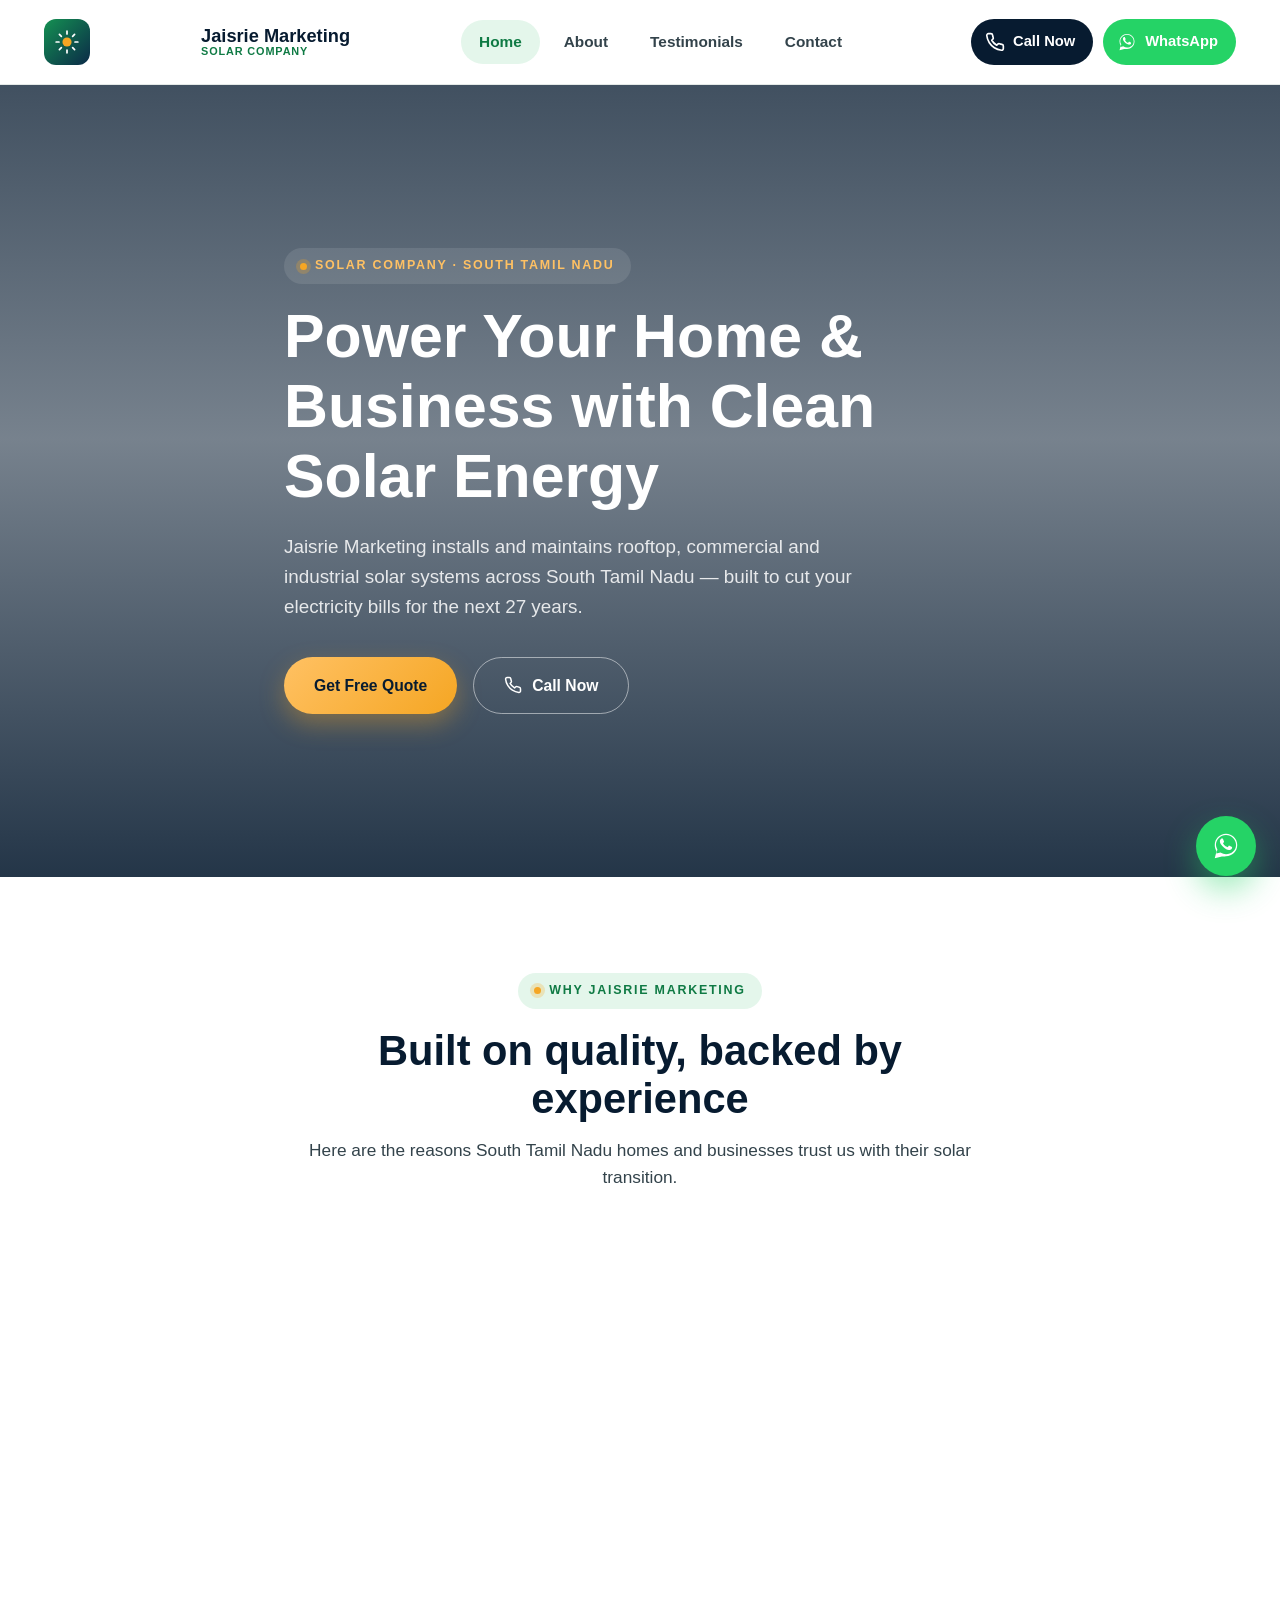
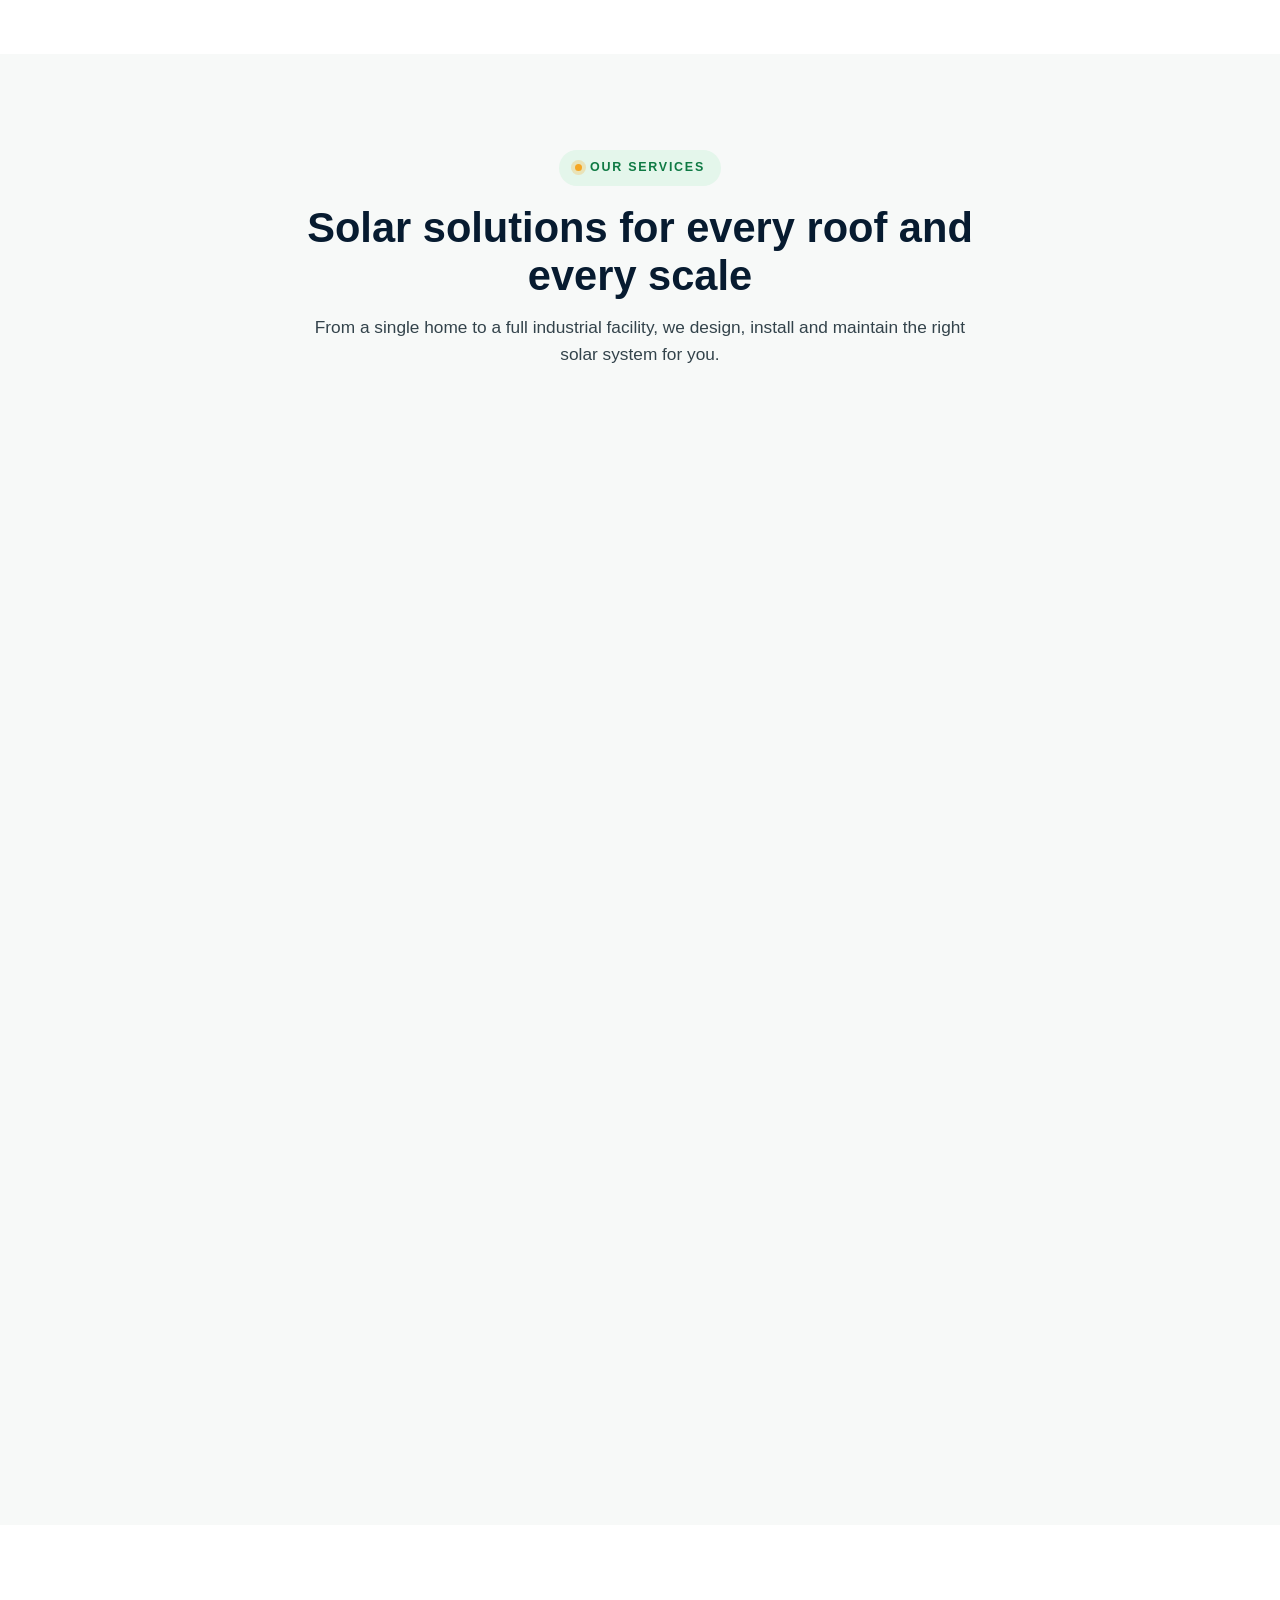
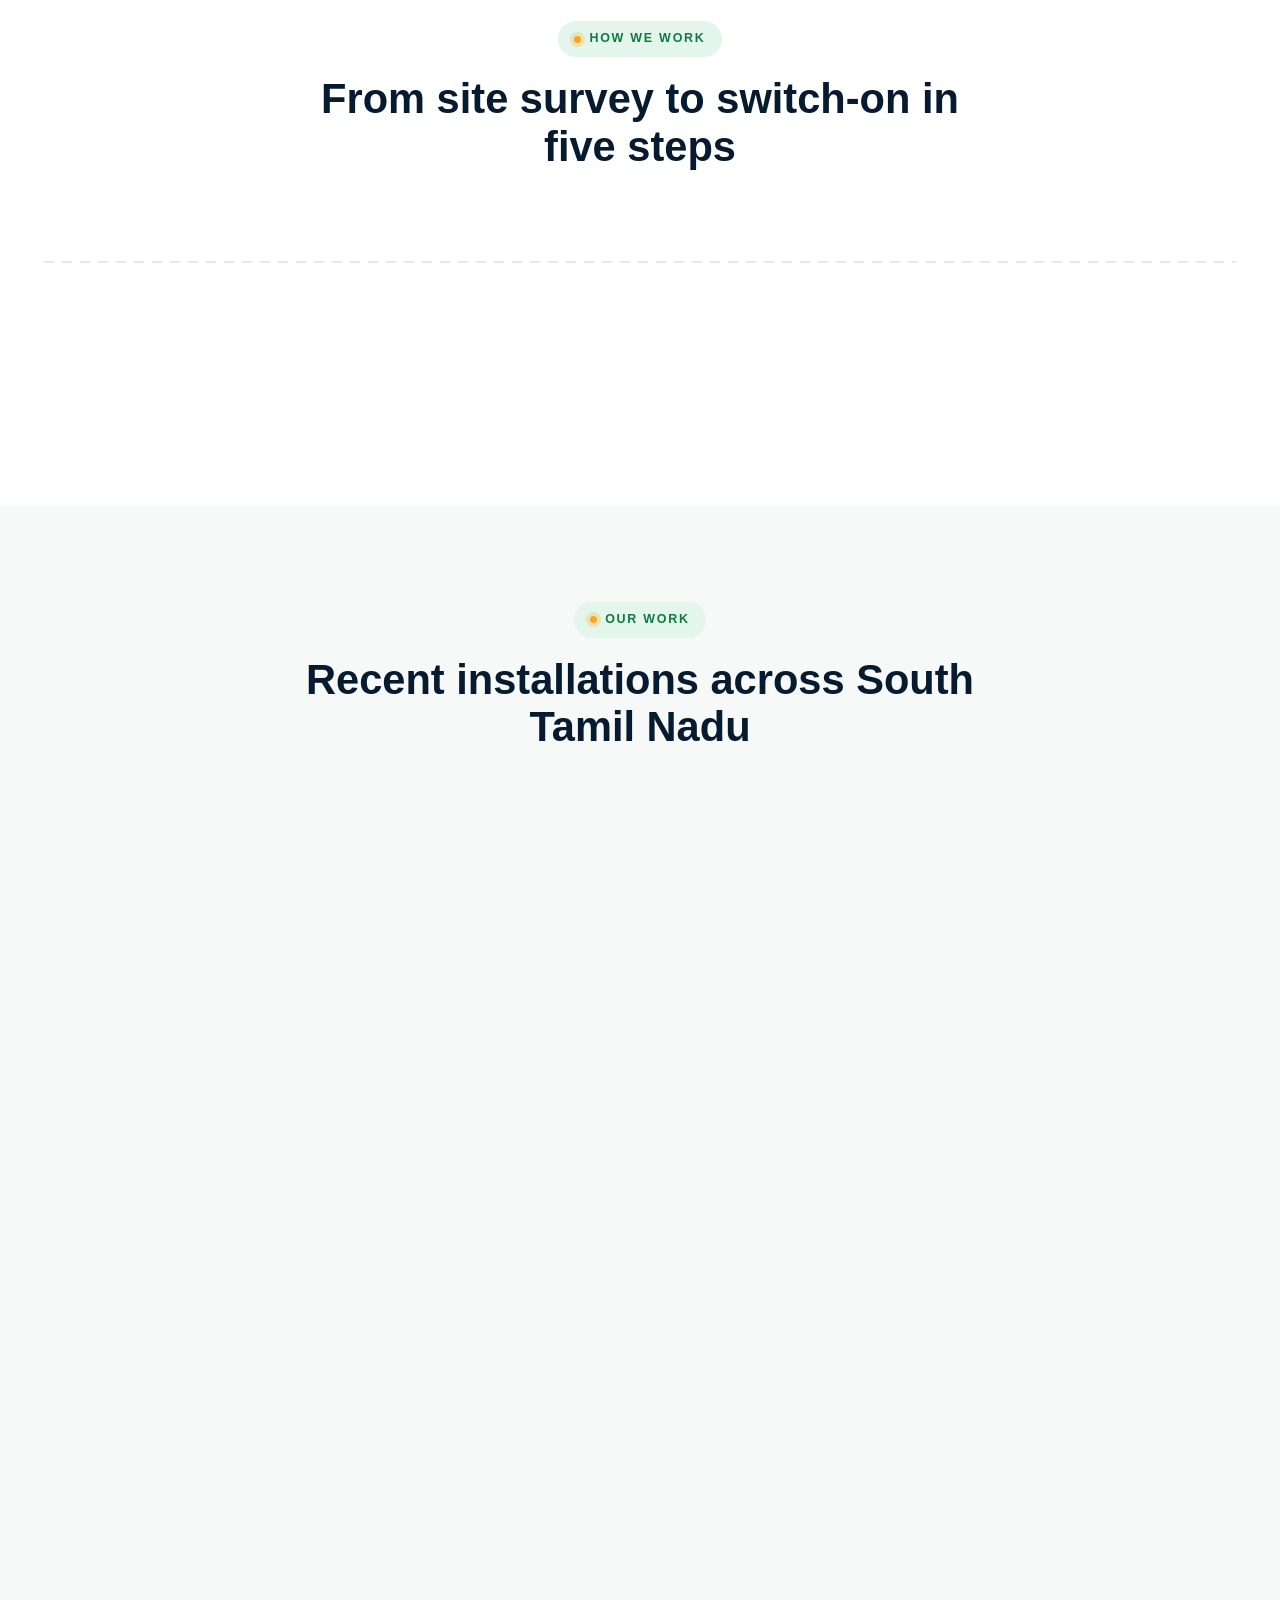
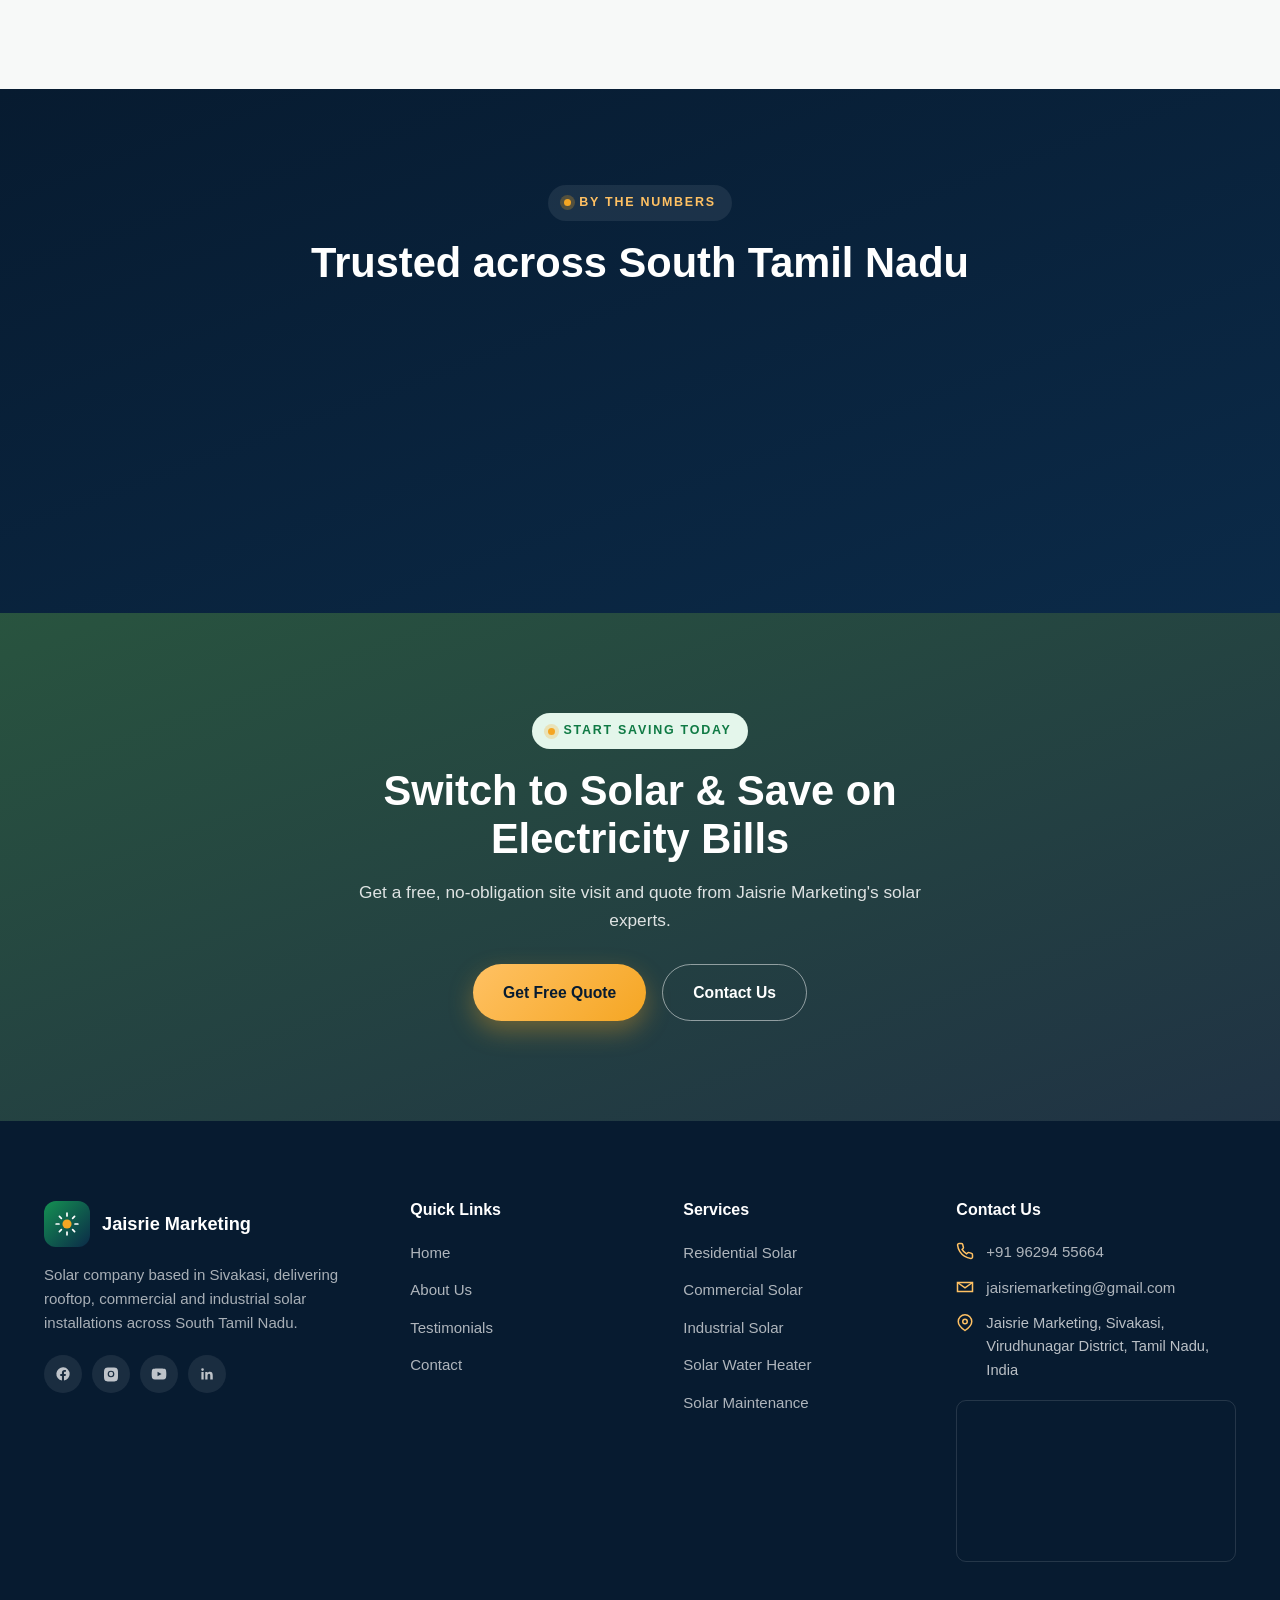
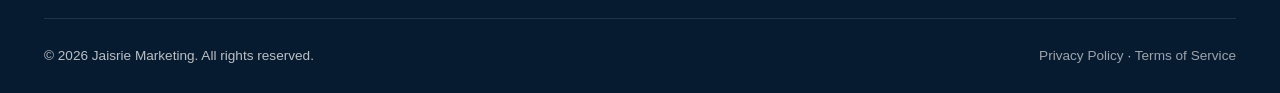
==== commit c65a2a3f: "Update index.html" ====
--- a/index.html
+++ b/index.html
@@ -17,9 +17,9 @@
 <link rel="preconnect" href="https://fonts.googleapis.com">
 <link rel="preconnect" href="https://fonts.gstatic.com" crossorigin>
 <link href="https://fonts.googleapis.com/css2?family=Sora:wght@600;700;800&family=Inter:wght@400;500;600;700&display=swap" rel="stylesheet">
-<link rel="stylesheet" href="css/style.css">
-<link rel="stylesheet" href="css/responsive.css">
-<link rel="stylesheet" href="css/animations.css">
+<link rel="stylesheet" href="style.css">
+<link rel="stylesheet" href="responsive.css">
+<link rel="stylesheet" href="animations.css">
 </head>
 <body>
 
--- a/style.css
+++ b/style.css
@@ -0,0 +1,589 @@
+/* ==========================================================================
+   JAISRIE MARKETING — MAIN STYLESHEET
+   Design tokens, base/reset, layout primitives, header, footer, reusable
+   components (buttons, cards, badges). Page-specific rules live in the
+   HTML files' section comments below, kept in this single core file so the
+   design system stays consistent across pages.
+   ========================================================================== */
+
+/* ---------- Design Tokens ---------- */
+:root{
+  /* Color palette */
+  --c-green-900:#0B3D24;
+  --c-green-700:#0F7A44;
+  --c-green-600:#149152;
+  --c-green-500:#1BAE63;
+  --c-green-100:#E4F6EB;
+  --c-navy-900:#071B30;
+  --c-navy-800:#0B2A48;
+  --c-navy-700:#123A5E;
+  --c-amber-500:#F5A623;
+  --c-amber-400:#FFC163;
+  --c-white:#FFFFFF;
+  --c-off-white:#F7F9F8;
+  --c-ink-900:#101B22;
+  --c-ink-700:#33434B;
+  --c-ink-500:#5B6B72;
+  --c-border:#E4E9E7;
+  --c-danger:#D6473C;
+
+  /* Typography */
+  --font-display:'Sora', 'Segoe UI', sans-serif;
+  --font-body:'Inter', 'Segoe UI', sans-serif;
+
+  /* Radii & shadows */
+  --radius-sm:10px;
+  --radius-md:16px;
+  --radius-lg:28px;
+  --shadow-sm:0 2px 10px rgba(11,42,72,0.06);
+  --shadow-md:0 12px 32px rgba(11,42,72,0.10);
+  --shadow-lg:0 24px 60px rgba(11,42,72,0.16);
+
+  /* Layout */
+  --container-w:1240px;
+  --header-h:84px;
+  --transition-fast:0.2s ease;
+  --transition-med:0.4s cubic-bezier(.4,0,.2,1);
+}
+
+/* ---------- Reset ---------- */
+*,*::before,*::after{box-sizing:border-box;margin:0;padding:0;}
+html{scroll-behavior:smooth;}
+body{
+  font-family:var(--font-body);
+  color:var(--c-ink-900);
+  background:var(--c-white);
+  line-height:1.6;
+  font-size:16px;
+  overflow-x:hidden;
+}
+
+
+
+img{max-width:100%;display:block;}
+a{color:inherit;text-decoration:none;}
+ul{list-style:none;}
+button{font-family:inherit;cursor:pointer;border:none;background:none;}
+input,select,textarea{font-family:inherit;font-size:1rem;}
+h1,h2,h3,h4{font-family:var(--font-display);color:var(--c-navy-900);line-height:1.15;font-weight:700;}
+h1{font-size:clamp(2.4rem,5vw,3.8rem);}
+h2{font-size:clamp(1.9rem,3.4vw,2.6rem);}
+h3{font-size:1.3rem;}
+p{color:var(--c-ink-700);}
+:focus-visible{outline:3px solid var(--c-amber-500);outline-offset:3px;}
+
+.container{
+  width:100%;
+  max-width:var(--container-w);
+  margin-inline:auto;
+  padding-inline:24px;
+}
+
+.section{padding-block:96px;}
+.section--tight{padding-block:64px;}
+.section--off-white{background:var(--c-off-white);}
+.section--navy{background:linear-gradient(160deg,var(--c-navy-900),var(--c-navy-800));color:var(--c-white);}
+.section--navy h2,.section--navy h3{color:var(--c-white);}
+.section--navy p{color:rgba(255,255,255,0.78);}
+
+.eyebrow{
+  display:inline-flex;
+  align-items:center;
+  gap:8px;
+  font-family:var(--font-display);
+  font-size:0.78rem;
+  font-weight:700;
+  letter-spacing:0.14em;
+  text-transform:uppercase;
+  color:var(--c-green-700);
+  background:var(--c-green-100);
+  padding:8px 16px;
+  border-radius:999px;
+  margin-bottom:18px;
+}
+.eyebrow::before{
+  content:"";
+  width:7px;height:7px;border-radius:50%;
+  background:var(--c-amber-500);
+  box-shadow:0 0 0 4px rgba(245,166,35,0.25);
+}
+.section--navy .eyebrow{background:rgba(255,255,255,0.08);color:var(--c-amber-400);}
+
+.section-head{max-width:680px;margin-bottom:56px;}
+.section-head--center{margin-inline:auto;text-align:center;}
+.section-head p{font-size:1.08rem;margin-top:14px;}
+
+/* ---------- Buttons ---------- */
+.btn{
+  display:inline-flex;
+  align-items:center;
+  justify-content:center;
+  gap:10px;
+  padding:15px 30px;
+  border-radius:999px;
+  font-family:var(--font-display);
+  font-weight:700;
+  font-size:0.98rem;
+  transition:transform var(--transition-fast), box-shadow var(--transition-fast), background var(--transition-fast), color var(--transition-fast);
+  white-space:nowrap;
+}
+.btn-primary{
+  background:linear-gradient(135deg,var(--c-green-600),var(--c-green-700));
+  color:var(--c-white);
+  box-shadow:0 10px 24px rgba(15,122,68,0.32);
+}
+.btn-primary:hover{transform:translateY(-3px);box-shadow:0 16px 32px rgba(15,122,68,0.4);}
+.btn-secondary{
+  background:var(--c-white);
+  color:var(--c-navy-900);
+  border:1.5px solid var(--c-border);
+}
+.btn-secondary:hover{border-color:var(--c-navy-900);transform:translateY(-3px);box-shadow:var(--shadow-sm);}
+.btn-outline-light{
+  background:transparent;
+  color:var(--c-white);
+  border:1.5px solid rgba(255,255,255,0.5);
+}
+.btn-outline-light:hover{background:rgba(255,255,255,0.12);transform:translateY(-3px);}
+.btn-amber{
+  background:linear-gradient(135deg,var(--c-amber-400),var(--c-amber-500));
+  color:var(--c-navy-900);
+  box-shadow:0 10px 24px rgba(245,166,35,0.35);
+}
+.btn-amber:hover{transform:translateY(-3px);box-shadow:0 16px 32px rgba(245,166,35,0.45);}
+.btn-block{width:100%;}
+.btn-sm{padding:11px 22px;font-size:0.88rem;}
+
+/* ---------- Header ---------- */
+.site-header{
+  position:sticky;top:0;left:0;right:0;z-index:1000;
+  background:rgba(255,255,255,0.92);
+  backdrop-filter:blur(14px);
+  -webkit-backdrop-filter:blur(14px);
+  border-bottom:1px solid var(--c-border);
+  transition:box-shadow var(--transition-fast), padding var(--transition-fast);
+}
+.site-header.is-scrolled{box-shadow:var(--shadow-md);}
+.header-inner{
+  height:var(--header-h);
+  display:flex;
+  align-items:center;
+  justify-content:space-between;
+  gap:24px;
+}
+.brand{display:flex;align-items:center;gap:12px;}
+.brand-mark{
+  width:46px;height:46px;border-radius:12px;
+  background:linear-gradient(135deg,var(--c-green-600),var(--c-navy-800));
+  display:flex;align-items:center;justify-content:center;
+  flex-shrink:0;
+}
+.brand-mark svg{width:26px;height:26px;}
+.brand-text{display:flex;flex-direction:column;line-height:1.1;}
+.brand-name{font-family:var(--font-display);font-weight:800;font-size:1.14rem;color:var(--c-navy-900);}
+.brand-tag{font-size:0.68rem;letter-spacing:0.08em;text-transform:uppercase;color:var(--c-green-700);font-weight:600;}
+
+.main-nav{display:flex;align-items:center;gap:6px;}
+.main-nav a{
+  padding:10px 18px;
+  font-weight:600;
+  font-size:0.96rem;
+  color:var(--c-ink-700);
+  border-radius:999px;
+  position:relative;
+  transition:color var(--transition-fast), background var(--transition-fast);
+}
+.main-nav a:hover{color:var(--c-green-700);background:var(--c-green-100);}
+.main-nav a.active{color:var(--c-green-700);background:var(--c-green-100);}
+
+.header-actions{display:flex;align-items:center;gap:10px;}
+/* Default (desktop/tablet): pill-shaped button with icon + label, sized to its
+   content so the text never overflows a fixed circle. */
+.icon-btn{
+  height:46px;
+  padding:0 18px 0 14px;
+  border-radius:999px;
+  display:inline-flex;align-items:center;justify-content:center;gap:8px;
+  white-space:nowrap;
+  flex-shrink:0;
+  transition:transform var(--transition-fast), box-shadow var(--transition-fast);
+}
+.icon-btn svg{width:20px;height:20px;flex-shrink:0;}
+.icon-btn span{font-family:var(--font-display);font-weight:700;font-size:0.92rem;}
+.icon-btn--call{background:var(--c-navy-900);color:var(--c-white);}
+.icon-btn--call:hover{transform:translateY(-3px) scale(1.04);}
+.icon-btn--whatsapp{background:#25D366;color:var(--c-white);}
+.icon-btn--whatsapp:hover{transform:translateY(-3px) scale(1.04);}
+/* Icon-only circular variant: applied automatically once the breakpoint
+   below hides the text label, so the button collapses cleanly to a circle
+   instead of leaving empty pill padding around a single icon. */
+@media (max-width:992px){
+  .header-inner .icon-btn{
+    width:46px;height:46px;padding:0;
+  }
+}
+/* Inside the open mobile menu there's room for full-width labelled buttons,
+   so keep those as pills even though the top bar's copy collapses to icons. */
+.mobile-nav .icon-btn{padding:0 18px 0 14px;width:auto;}
+
+.menu-toggle{
+  display:none;
+  width:46px;height:46px;
+  border-radius:12px;
+  align-items:center;justify-content:center;
+  background:var(--c-off-white);
+  border:1px solid var(--c-border);
+}
+.menu-toggle span{
+  display:block;width:20px;height:2px;background:var(--c-navy-900);
+  position:relative;
+  transition:background var(--transition-fast);
+}
+.menu-toggle span::before,.menu-toggle span::after{
+  content:"";position:absolute;left:0;width:20px;height:2px;background:var(--c-navy-900);
+  transition:transform var(--transition-fast), top var(--transition-fast), opacity var(--transition-fast);
+}
+.menu-toggle span::before{top:-6px;}
+.menu-toggle span::after{top:6px;}
+.menu-toggle.is-active span{background:transparent;}
+.menu-toggle.is-active span::before{top:0;transform:rotate(45deg);}
+.menu-toggle.is-active span::after{top:0;transform:rotate(-45deg);}
+
+.mobile-nav{
+  display:none;
+  position:fixed;inset:var(--header-h) 0 0 0;
+  background:var(--c-white);
+  z-index:999;
+  padding:32px 24px;
+  overflow-y:auto;
+  transform:translateY(-12px);
+  opacity:0;
+  pointer-events:none;
+  transition:opacity var(--transition-med), transform var(--transition-med);
+}
+.mobile-nav.is-open{opacity:1;transform:translateY(0);pointer-events:auto;}
+.mobile-nav a{
+  display:block;padding:18px 4px;font-family:var(--font-display);font-weight:700;
+  font-size:1.3rem;border-bottom:1px solid var(--c-border);color:var(--c-navy-900);
+}
+.mobile-nav a.active{color:var(--c-green-700);}
+.mobile-nav .header-actions{margin-top:28px;justify-content:flex-start;}
+
+/* ---------- Floating WhatsApp ---------- */
+.float-whatsapp{
+  position:fixed;
+  right:24px;bottom:24px;
+  z-index:900;
+  width:60px;height:60px;
+  border-radius:50%;
+  background:#25D366;
+  display:flex;align-items:center;justify-content:center;
+  box-shadow:0 14px 32px rgba(37,211,102,0.45);
+  animation:floatPulse 2.6s ease-in-out infinite;
+}
+.float-whatsapp svg{width:30px;height:30px;fill:#fff;}
+@keyframes floatPulse{
+  0%,100%{box-shadow:0 14px 32px rgba(37,211,102,0.45);}
+  50%{box-shadow:0 14px 32px rgba(37,211,102,0.7),0 0 0 10px rgba(37,211,102,0.12);}
+}
+
+/* ---------- Back to top ---------- */
+.back-to-top{
+  position:fixed;right:24px;bottom:96px;z-index:900;
+  width:48px;height:48px;border-radius:50%;
+  background:var(--c-navy-900);color:var(--c-white);
+  display:flex;align-items:center;justify-content:center;
+  opacity:0;visibility:hidden;transform:translateY(10px);
+  transition:opacity var(--transition-fast), transform var(--transition-fast), visibility var(--transition-fast);
+}
+.back-to-top.is-visible{opacity:1;visibility:visible;transform:translateY(0);}
+.back-to-top svg{width:18px;height:18px;}
+
+/* ---------- Hero (shared shell) ---------- */
+.hero{
+  position:relative;
+  min-height:88vh;
+  display:flex;
+  align-items:center;
+  color:var(--c-white);
+  overflow:hidden;
+}
+.hero-bg{
+  position:absolute;inset:0;
+  background-size:cover;background-position:center;
+  transform:scale(1.06);
+}
+.hero-bg::after{
+  content:"";position:absolute;inset:0;
+  background:linear-gradient(180deg, rgba(7,27,48,0.78) 0%, rgba(7,27,48,0.55) 45%, rgba(7,27,48,0.9) 100%);
+}
+.hero-content{position:relative;z-index:2;max-width:760px;}
+.hero-content .eyebrow{background:rgba(255,255,255,0.1);color:var(--c-amber-400);}
+.hero-content h1{color:var(--c-white);margin-bottom:20px;}
+.hero-content p{color:rgba(255,255,255,0.85);font-size:1.18rem;max-width:600px;margin-bottom:34px;}
+.hero-actions{display:flex;gap:16px;flex-wrap:wrap;}
+
+/* Signature sunburst divider */
+.sun-divider{
+  display:flex;align-items:center;justify-content:center;
+  margin-block:8px;
+}
+.sun-divider svg{width:120px;height:36px;}
+
+/* ---------- Page banner (inner pages) ---------- */
+.page-banner{
+  position:relative;min-height:44vh;display:flex;align-items:flex-end;
+  color:var(--c-white);overflow:hidden;padding-bottom:56px;
+}
+.page-banner .hero-bg::after{background:linear-gradient(180deg, rgba(7,27,48,0.7) 0%, rgba(7,27,48,0.85) 100%);}
+.breadcrumb{
+  display:flex;gap:8px;align-items:center;font-size:0.92rem;color:rgba(255,255,255,0.75);margin-bottom:14px;
+}
+.breadcrumb a{color:var(--c-amber-400);font-weight:600;}
+.page-banner h1{color:var(--c-white);margin-bottom:0;}
+
+/* ---------- Cards ---------- */
+.card{
+  background:var(--c-white);
+  border:1px solid var(--c-border);
+  border-radius:var(--radius-md);
+  box-shadow:var(--shadow-sm);
+  transition:transform var(--transition-med), box-shadow var(--transition-med);
+}
+.card:hover{transform:translateY(-8px);box-shadow:var(--shadow-lg);}
+
+.grid{display:grid;gap:28px;}
+.grid-2{grid-template-columns:repeat(2,1fr);}
+.grid-3{grid-template-columns:repeat(3,1fr);}
+.grid-4{grid-template-columns:repeat(4,1fr);}
+.grid-5{grid-template-columns:repeat(5,1fr);}
+
+/* Why choose us */
+.feature-card{
+  padding:36px 28px;
+  text-align:left;
+}
+.feature-icon{
+  width:58px;height:58px;border-radius:16px;
+  background:var(--c-green-100);
+  display:flex;align-items:center;justify-content:center;
+  margin-bottom:22px;
+  transition:background var(--transition-fast), transform var(--transition-fast);
+}
+.feature-icon svg{width:28px;height:28px;stroke:var(--c-green-700);}
+.feature-card:hover .feature-icon{background:var(--c-green-600);transform:rotate(-6deg) scale(1.05);}
+.feature-card:hover .feature-icon svg{stroke:var(--c-white);}
+.feature-card h3{margin-bottom:10px;}
+.feature-card p{font-size:0.96rem;}
+
+/* Service cards */
+.service-card{overflow:hidden;display:flex;flex-direction:column;}
+.service-media{aspect-ratio:4/3;overflow:hidden;position:relative;}
+.service-media img{width:100%;height:100%;object-fit:cover;transition:transform 0.6s ease;}
+.service-card:hover .service-media img{transform:scale(1.08);}
+.service-tag{
+  position:absolute;top:16px;left:16px;
+  background:rgba(7,27,48,0.72);color:#fff;backdrop-filter:blur(6px);
+  font-size:0.72rem;font-weight:700;letter-spacing:0.06em;text-transform:uppercase;
+  padding:6px 12px;border-radius:999px;
+}
+.service-body{padding:26px 24px 28px;display:flex;flex-direction:column;flex:1;}
+.service-body h3{margin-bottom:10px;}
+.service-body p{flex:1;font-size:0.96rem;margin-bottom:18px;}
+.service-link{
+  display:inline-flex;align-items:center;gap:8px;font-family:var(--font-display);
+  font-weight:700;color:var(--c-green-700);font-size:0.94rem;
+}
+.service-link svg{width:16px;height:16px;transition:transform var(--transition-fast);}
+.service-link:hover svg{transform:translateX(4px);}
+
+/* Process timeline */
+.process-track{position:relative;}
+.process-list{display:grid;grid-template-columns:repeat(5,1fr);gap:20px;position:relative;}
+.process-list::before{
+  content:"";position:absolute;top:34px;left:0;right:0;height:2px;
+  background:repeating-linear-gradient(90deg,var(--c-border) 0 10px, transparent 10px 18px);
+}
+.process-step{position:relative;text-align:center;padding-top:0;}
+.process-num{
+  width:68px;height:68px;border-radius:50%;
+  background:var(--c-white);border:2px solid var(--c-green-600);
+  color:var(--c-green-700);font-family:var(--font-display);font-weight:800;font-size:1.3rem;
+  display:flex;align-items:center;justify-content:center;
+  margin:0 auto 20px;position:relative;z-index:2;
+  box-shadow:var(--shadow-sm);
+}
+.process-step h3{font-size:1.05rem;margin-bottom:8px;}
+.process-step p{font-size:0.88rem;}
+
+/* Projects gallery */
+.gallery-item{position:relative;overflow:hidden;border-radius:var(--radius-md);aspect-ratio:1/1;}
+.gallery-item img{width:100%;height:100%;object-fit:cover;transition:transform 0.6s ease;}
+.gallery-item:hover img{transform:scale(1.14);}
+.gallery-caption{
+  position:absolute;inset:auto 0 0 0;padding:20px;
+  background:linear-gradient(180deg, transparent, rgba(7,27,48,0.88));
+  color:#fff;transform:translateY(10px);opacity:0;transition:all var(--transition-fast);
+}
+.gallery-item:hover .gallery-caption{transform:translateY(0);opacity:1;}
+.gallery-caption strong{font-family:var(--font-display);font-size:0.98rem;display:block;}
+.gallery-caption span{font-size:0.8rem;color:rgba(255,255,255,0.75);}
+
+/* Stats / counters */
+.stats-strip{
+  display:grid;grid-template-columns:repeat(4,1fr);gap:24px;
+}
+.stat-card{text-align:center;padding:32px 16px;}
+.stat-number{
+  font-family:var(--font-display);font-weight:800;font-size:clamp(2.2rem,4vw,3rem);
+  color:var(--c-amber-400);display:flex;align-items:baseline;justify-content:center;gap:2px;
+}
+.stat-label{margin-top:10px;font-size:0.94rem;color:rgba(255,255,255,0.75);}
+
+/* CTA */
+.cta-section{
+  position:relative;overflow:hidden;color:var(--c-white);
+  text-align:center;padding-block:100px;
+}
+.cta-section .hero-bg::after{background:linear-gradient(160deg, rgba(11,61,36,0.88), rgba(7,27,48,0.9));}
+.cta-content{position:relative;z-index:2;max-width:640px;margin-inline:auto;}
+.cta-content h2{color:#fff;margin-bottom:16px;}
+.cta-content p{color:rgba(255,255,255,0.85);margin-bottom:30px;font-size:1.08rem;}
+.cta-actions{display:flex;gap:16px;justify-content:center;flex-wrap:wrap;}
+
+/* ---------- Footer ---------- */
+.site-footer{background:var(--c-navy-900);color:rgba(255,255,255,0.72);padding-top:80px;}
+.footer-grid{display:grid;grid-template-columns:1.4fr 1fr 1fr 1.2fr;gap:40px;padding-bottom:56px;border-bottom:1px solid rgba(255,255,255,0.1);}
+.footer-brand .brand-name{color:#fff;}
+.footer-brand p{color:rgba(255,255,255,0.65);margin-top:16px;font-size:0.94rem;max-width:300px;}
+.footer-col h4{color:#fff;font-family:var(--font-display);font-size:1rem;margin-bottom:20px;}
+.footer-col ul li{margin-bottom:12px;}
+.footer-col a{font-size:0.94rem;color:rgba(255,255,255,0.68);transition:color var(--transition-fast);}
+.footer-col a:hover{color:var(--c-amber-400);}
+.footer-contact li{display:flex;gap:12px;align-items:flex-start;font-size:0.92rem;}
+.footer-contact svg{width:18px;height:18px;flex-shrink:0;margin-top:2px;color:var(--c-amber-400);}
+.footer-map{
+  margin-top:18px;border-radius:var(--radius-sm);overflow:hidden;border:1px solid rgba(255,255,255,0.12);
+}
+.footer-map iframe{width:100%;height:160px;border:0;display:block;filter:grayscale(0.3);}
+.social-row{display:flex;gap:10px;margin-top:20px;}
+.social-row a{
+  width:38px;height:38px;border-radius:50%;background:rgba(255,255,255,0.08);
+  display:flex;align-items:center;justify-content:center;transition:all var(--transition-fast);
+}
+.social-row a:hover{background:var(--c-green-600);transform:translateY(-3px);}
+.social-row svg{width:16px;height:16px;}
+.footer-bottom{
+  display:flex;justify-content:space-between;align-items:center;padding-block:26px;font-size:0.85rem;flex-wrap:wrap;gap:12px;
+}
+.footer-bottom a{color:rgba(255,255,255,0.6);}
+.footer-bottom a:hover{color:var(--c-amber-400);}
+
+/* ---------- Form elements ---------- */
+.form-grid{display:grid;grid-template-columns:1fr 1fr;gap:20px;}
+.form-group{display:flex;flex-direction:column;gap:8px;}
+.form-group.full{grid-column:1/-1;}
+.form-group label{font-size:0.88rem;font-weight:600;color:var(--c-navy-900);}
+.form-group input,.form-group select,.form-group textarea{
+  padding:14px 16px;border:1.5px solid var(--c-border);border-radius:var(--radius-sm);
+  background:var(--c-off-white);transition:border-color var(--transition-fast), background var(--transition-fast);
+}
+.form-group input:focus,.form-group select:focus,.form-group textarea:focus{
+  border-color:var(--c-green-600);background:var(--c-white);outline:none;
+}
+.form-group textarea{resize:vertical;min-height:120px;}
+.field-error{font-size:0.8rem;color:var(--c-danger);min-height:16px;}
+.form-group.has-error input,.form-group.has-error select,.form-group.has-error textarea{border-color:var(--c-danger);}
+.form-status{
+  margin-top:18px;padding:16px 18px;border-radius:var(--radius-sm);font-size:0.92rem;display:none;
+}
+.form-status.is-success{display:block;background:var(--c-green-100);color:var(--c-green-900);}
+.form-status.is-error{display:block;background:#FBE7E5;color:var(--c-danger);}
+
+/* ---------- Badges / rating ---------- */
+.stars{display:inline-flex;gap:3px;color:var(--c-amber-500);}
+.stars svg{width:16px;height:16px;fill:currentColor;}
+.badge{
+  display:inline-flex;align-items:center;gap:6px;padding:6px 14px;border-radius:999px;
+  background:var(--c-green-100);color:var(--c-green-700);font-size:0.78rem;font-weight:700;
+}
+
+/* ---------- Accordion (FAQ) ---------- */
+.accordion-item{border:1px solid var(--c-border);border-radius:var(--radius-sm);margin-bottom:14px;overflow:hidden;}
+.accordion-trigger{
+  width:100%;display:flex;justify-content:space-between;align-items:center;gap:16px;
+  padding:20px 24px;text-align:left;font-family:var(--font-display);font-weight:700;font-size:1.02rem;color:var(--c-navy-900);
+  background:var(--c-white);
+}
+.accordion-trigger svg{width:20px;height:20px;flex-shrink:0;transition:transform var(--transition-fast);color:var(--c-green-700);}
+.accordion-item.is-open .accordion-trigger svg{transform:rotate(45deg);}
+.accordion-panel{max-height:0;overflow:hidden;transition:max-height var(--transition-med);background:var(--c-off-white);}
+.accordion-panel-inner{padding:0 24px 22px;font-size:0.95rem;color:var(--c-ink-700);}
+
+/* ---------- Testimonial slider ---------- */
+.testi-slider{position:relative;overflow:hidden;}
+.testi-track{display:flex;transition:transform var(--transition-med);}
+.testi-slide{flex:0 0 100%;padding:6px;}
+.testi-card{
+  padding:40px;text-align:center;max-width:720px;margin-inline:auto;
+}
+.testi-photo{width:74px;height:74px;border-radius:50%;object-fit:cover;margin:0 auto 18px;border:3px solid var(--c-green-100);}
+.testi-quote{font-size:1.14rem;color:var(--c-ink-900);font-style:italic;margin-bottom:20px;}
+.testi-name{font-family:var(--font-display);font-weight:700;}
+.testi-location{font-size:0.86rem;color:var(--c-ink-500);}
+.slider-controls{display:flex;justify-content:center;gap:14px;margin-top:30px;align-items:center;}
+.slider-arrow{
+  width:44px;height:44px;border-radius:50%;border:1.5px solid var(--c-border);
+  display:flex;align-items:center;justify-content:center;transition:all var(--transition-fast);
+}
+.slider-arrow:hover{background:var(--c-green-600);border-color:var(--c-green-600);color:#fff;}
+.slider-arrow svg{width:16px;height:16px;}
+.slider-dots{display:flex;gap:8px;}
+.slider-dots button{width:9px;height:9px;border-radius:50%;background:var(--c-border);transition:all var(--transition-fast);}
+.slider-dots button.is-active{background:var(--c-green-600);width:26px;border-radius:6px;}
+
+/* Review-card (Google style) */
+.review-card{padding:26px;}
+.review-head{display:flex;gap:12px;align-items:center;margin-bottom:14px;}
+.review-avatar{width:46px;height:46px;border-radius:50%;object-fit:cover;}
+.review-name{font-family:var(--font-display);font-weight:700;font-size:0.96rem;}
+.review-date{font-size:0.78rem;color:var(--c-ink-500);}
+.review-text{font-size:0.94rem;}
+
+/* Team card */
+.team-card{overflow:hidden;text-align:center;}
+.team-photo{aspect-ratio:1/1;overflow:hidden;}
+.team-photo img{width:100%;height:100%;object-fit:cover;}
+.team-info{padding:22px 18px 26px;}
+.team-info h3{margin-bottom:4px;}
+.team-role{font-size:0.86rem;color:var(--c-green-700);font-weight:600;}
+
+/* Values / certifications */
+.value-card{padding:32px 24px;text-align:center;}
+.value-card .feature-icon{margin-inline:auto;}
+.cert-item{
+  display:flex;align-items:center;justify-content:center;padding:26px;
+  border:1px solid var(--c-border);border-radius:var(--radius-sm);background:var(--c-white);
+}
+.cert-item svg{width:56px;height:56px;}
+
+/* Info cards (contact) */
+.info-card{padding:30px 26px;display:flex;gap:18px;align-items:flex-start;}
+.info-card .feature-icon{margin-bottom:0;flex-shrink:0;}
+.info-card h3{font-size:1.05rem;margin-bottom:6px;}
+.info-card p{font-size:0.92rem;}
+
+/* Emergency strip */
+.emergency-strip{
+  display:flex;align-items:center;justify-content:space-between;flex-wrap:wrap;gap:20px;
+  padding:32px;border-radius:var(--radius-md);
+  background:linear-gradient(120deg,var(--c-navy-900),var(--c-green-900));color:#fff;
+}
+.emergency-strip h3{color:#fff;margin-bottom:6px;}
+.emergency-strip p{color:rgba(255,255,255,0.75);}
+
+/* Utility */
+.text-center{text-align:center;}
+.mt-24{margin-top:24px;}
+.mb-24{margin-bottom:24px;}
+.visually-hidden{position:absolute;width:1px;height:1px;overflow:hidden;clip:rect(0 0 0 0);white-space:nowrap;}
--- a/responsive.css
+++ b/responsive.css
@@ -0,0 +1,68 @@
+/* ==========================================================================
+   RESPONSIVE.CSS — Mobile-first breakpoint overrides
+   Breakpoints: 1200px (small desktop), 992px (tablet landscape),
+   768px (tablet portrait), 576px (mobile)
+   ========================================================================== */
+
+/* ---------- ≤1200px ---------- */
+@media (max-width:1200px){
+  :root{--container-w:960px;}
+  .grid-5{grid-template-columns:repeat(3,1fr);}
+  .process-list{grid-template-columns:repeat(3,1fr);}
+  .process-list::before{display:none;}
+  .footer-grid{grid-template-columns:1.2fr 1fr 1fr;}
+  .footer-grid .footer-col:nth-child(4){grid-column:1/-1;}
+}
+
+/* ---------- ≤992px ---------- */
+@media (max-width:992px){
+  .main-nav{display:none;}
+  .menu-toggle{display:flex;}
+  .header-actions .icon-btn--call span,
+  .header-actions .icon-btn--whatsapp span{display:none;}
+  .grid-4{grid-template-columns:repeat(2,1fr);}
+  .grid-3{grid-template-columns:repeat(2,1fr);}
+  .stats-strip{grid-template-columns:repeat(2,1fr);}
+  .footer-grid{grid-template-columns:1fr 1fr;}
+  .footer-grid .footer-col:nth-child(3),
+  .footer-grid .footer-col:nth-child(4){grid-column:span 1;}
+  .hero{min-height:78vh;}
+  .form-grid{grid-template-columns:1fr;}
+}
+
+/* ---------- ≤768px ---------- */
+@media (max-width:768px){
+  .section{padding-block:64px;}
+  .section-head{margin-bottom:36px;}
+  .grid-2{grid-template-columns:1fr;}
+  .grid-3{grid-template-columns:1fr;}
+  .grid-4{grid-template-columns:1fr;}
+  .grid-5{grid-template-columns:repeat(2,1fr);}
+  .process-list{grid-template-columns:1fr;gap:28px;}
+  .stats-strip{grid-template-columns:1fr 1fr;gap:16px;}
+  .stat-card{padding:20px 10px;}
+  .footer-grid{grid-template-columns:1fr;gap:32px;padding-bottom:40px;}
+  .footer-bottom{flex-direction:column;text-align:center;}
+  .hero-actions,.cta-actions{flex-direction:column;width:100%;}
+  .hero-actions .btn,.cta-actions .btn{width:100%;}
+  .emergency-strip{flex-direction:column;text-align:center;}
+  .info-card{flex-direction:column;}
+  .testi-card{padding:26px;}
+  .header-inner{height:72px;}
+  :root{--header-h:72px;}
+  .float-whatsapp{width:52px;height:52px;right:16px;bottom:16px;}
+  .back-to-top{right:16px;bottom:80px;width:42px;height:42px;}
+}
+
+/* ---------- ≤576px ---------- */
+@media (max-width:576px){
+  .container{padding-inline:18px;}
+  h1{font-size:2rem;}
+  h2{font-size:1.55rem;}
+  .hero{min-height:82vh;}
+  .hero-content p{font-size:1.02rem;}
+  .grid-5{grid-template-columns:1fr 1fr;}
+  .brand-tag{display:none;}
+  .review-head{flex-wrap:wrap;}
+  .cert-item{padding:18px;}
+}
--- a/animations.css
+++ b/animations.css
@@ -0,0 +1,69 @@
+/* ==========================================================================
+   ANIMATIONS.CSS — scroll reveals, keyframes, motion utilities
+   Respects prefers-reduced-motion throughout.
+   ========================================================================== */
+
+[data-reveal]{
+  opacity:0;
+  transform:translateY(28px);
+  transition:opacity 0.7s cubic-bezier(.4,0,.2,1), transform 0.7s cubic-bezier(.4,0,.2,1);
+}
+[data-reveal].is-revealed{opacity:1;transform:translateY(0);}
+[data-reveal="fade"]{transform:none;}
+[data-reveal="left"]{transform:translateX(-32px);}
+[data-reveal="left"].is-revealed{transform:translateX(0);}
+[data-reveal="right"]{transform:translateX(32px);}
+[data-reveal="right"].is-revealed{transform:translateX(0);}
+[data-reveal="scale"]{transform:scale(0.94);}
+[data-reveal="scale"].is-revealed{transform:scale(1);}
+
+/* stagger children via inline --delay custom property */
+[data-reveal]{transition-delay:var(--delay,0ms);}
+
+@keyframes fadeInUp{
+  from{opacity:0;transform:translateY(20px);}
+  to{opacity:1;transform:translateY(0);}
+}
+@keyframes floatY{
+  0%,100%{transform:translateY(0);}
+  50%{transform:translateY(-10px);}
+}
+@keyframes spinSlow{
+  from{transform:rotate(0deg);}
+  to{transform:rotate(360deg);}
+}
+@keyframes shimmer{
+  0%{background-position:-200% 0;}
+  100%{background-position:200% 0;}
+}
+
+.hero-content{animation:fadeInUp 0.9s cubic-bezier(.4,0,.2,1) both;}
+.hero-content .hero-actions{animation:fadeInUp 0.9s cubic-bezier(.4,0,.2,1) both;animation-delay:0.15s;}
+
+.sun-divider svg .sun-ray{
+  transform-origin:60px 18px;
+  animation:spinSlow 18s linear infinite;
+}
+
+.float-y{animation:floatY 4s ease-in-out infinite;}
+
+/* Lazy image fade-in */
+img[data-src]{opacity:0;transition:opacity 0.5s ease;background:var(--c-off-white,#f2f4f3);}
+img.is-loaded{opacity:1;}
+
+/* Skeleton shimmer for counters/loading */
+.skeleton{
+  background:linear-gradient(90deg, #eef1f0 25%, #f8faf9 37%, #eef1f0 63%);
+  background-size:400% 100%;
+  animation:shimmer 1.4s ease infinite;
+}
+
+@media (prefers-reduced-motion: reduce){
+  *,*::before,*::after{
+    animation-duration:0.001ms !important;
+    animation-iteration-count:1 !important;
+    transition-duration:0.001ms !important;
+    scroll-behavior:auto !important;
+  }
+  [data-reveal]{opacity:1;transform:none;}
+}
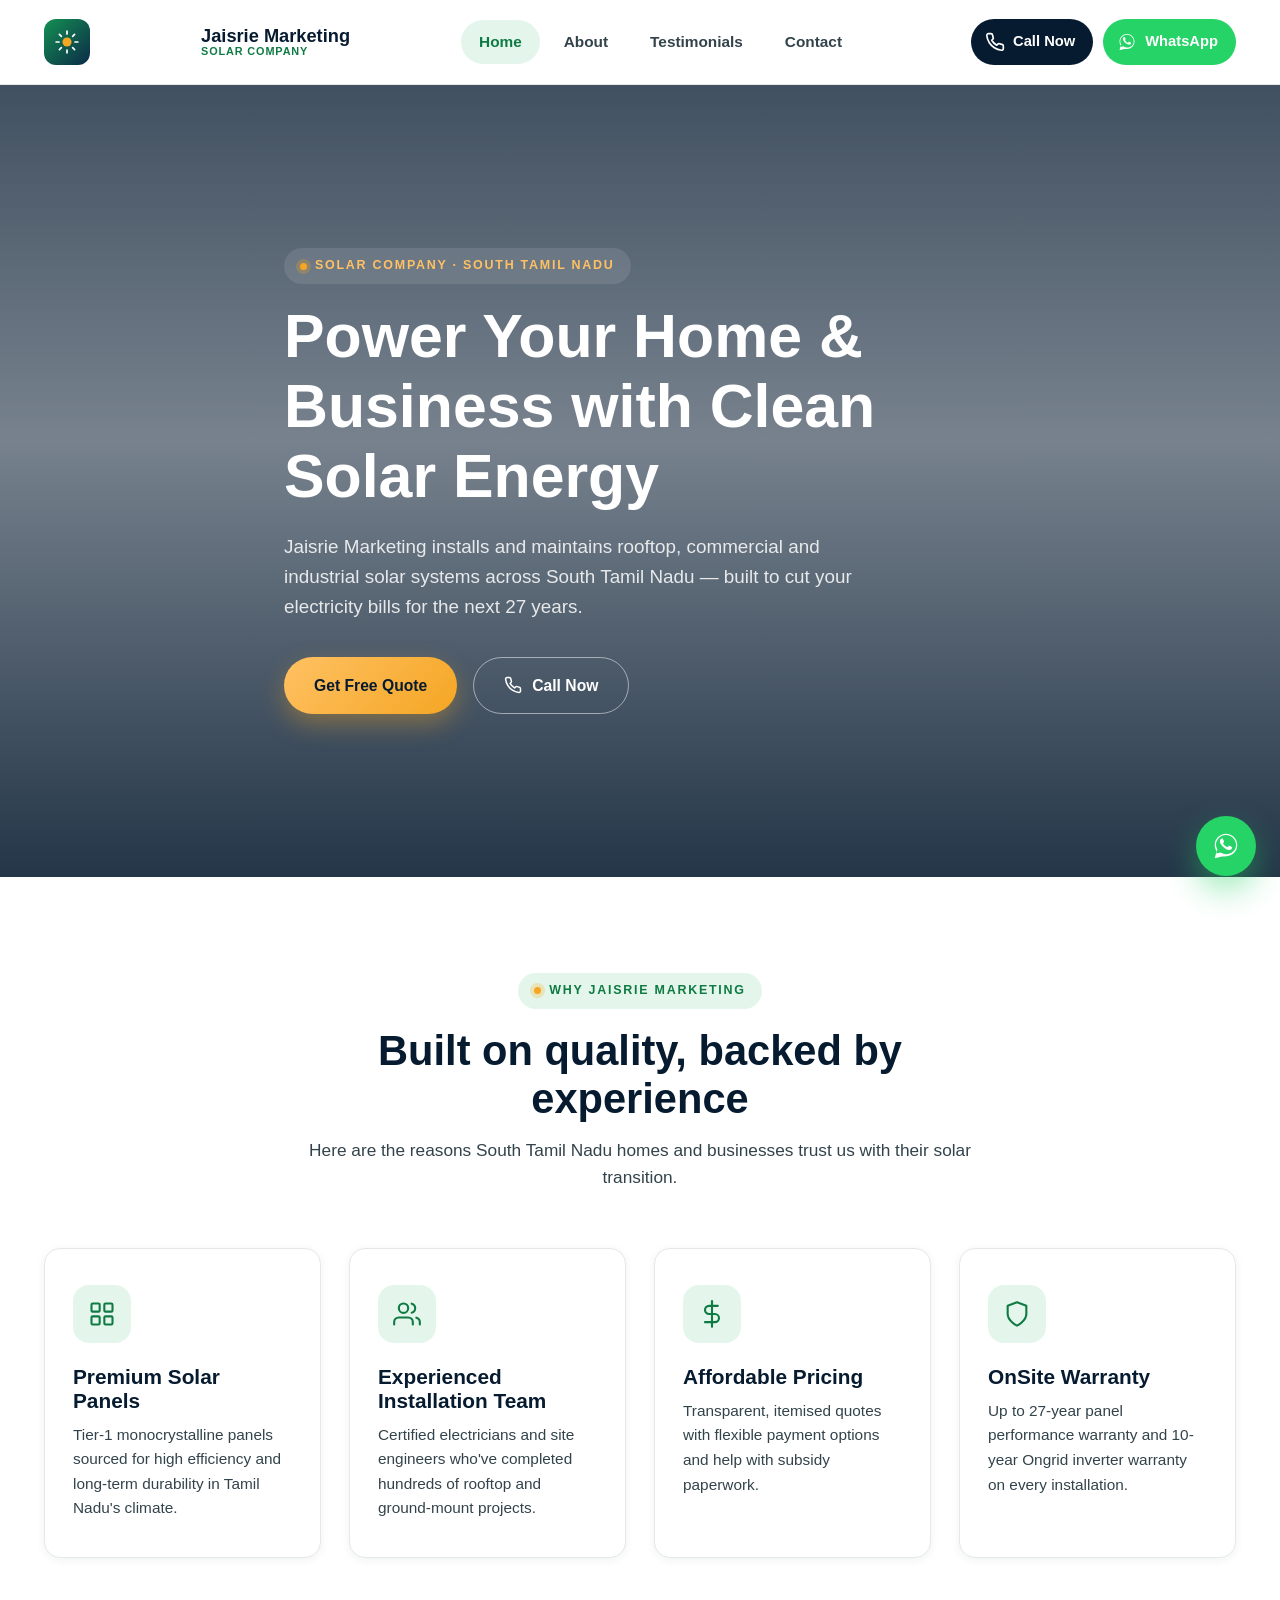
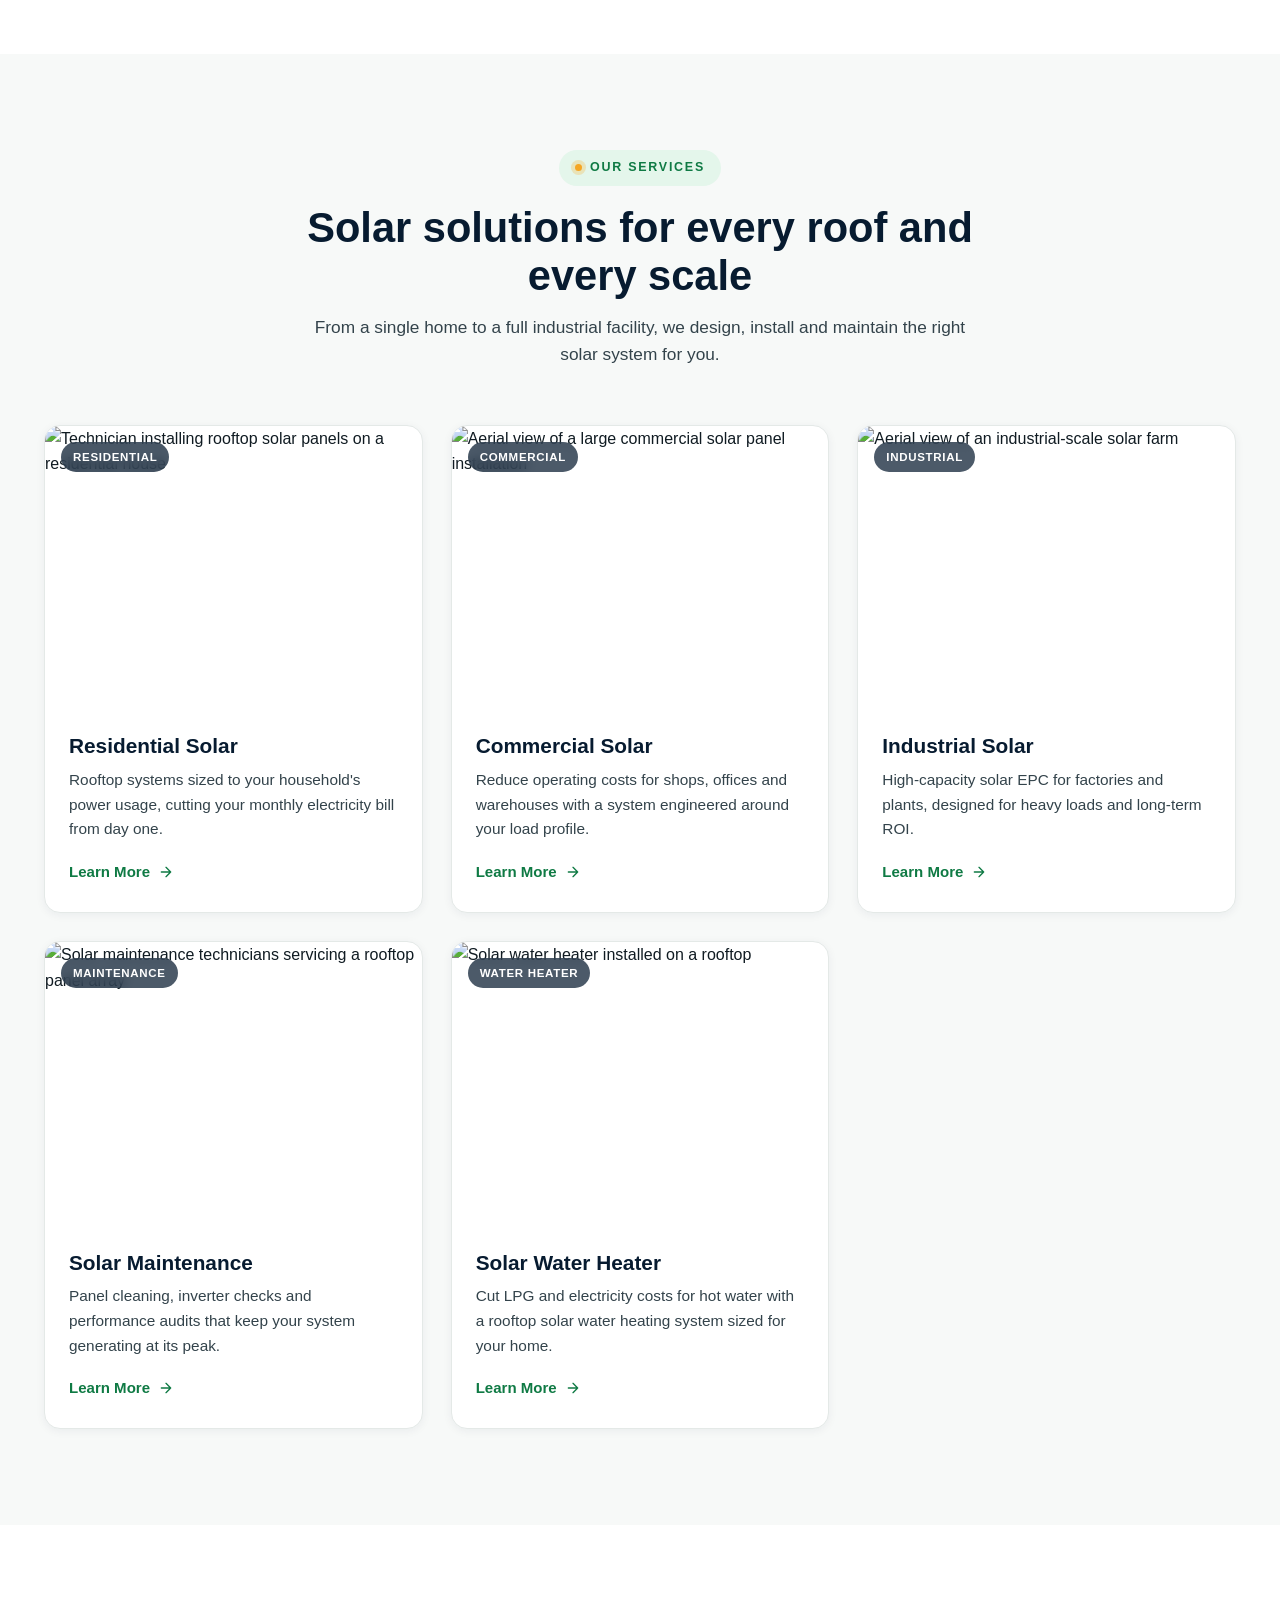
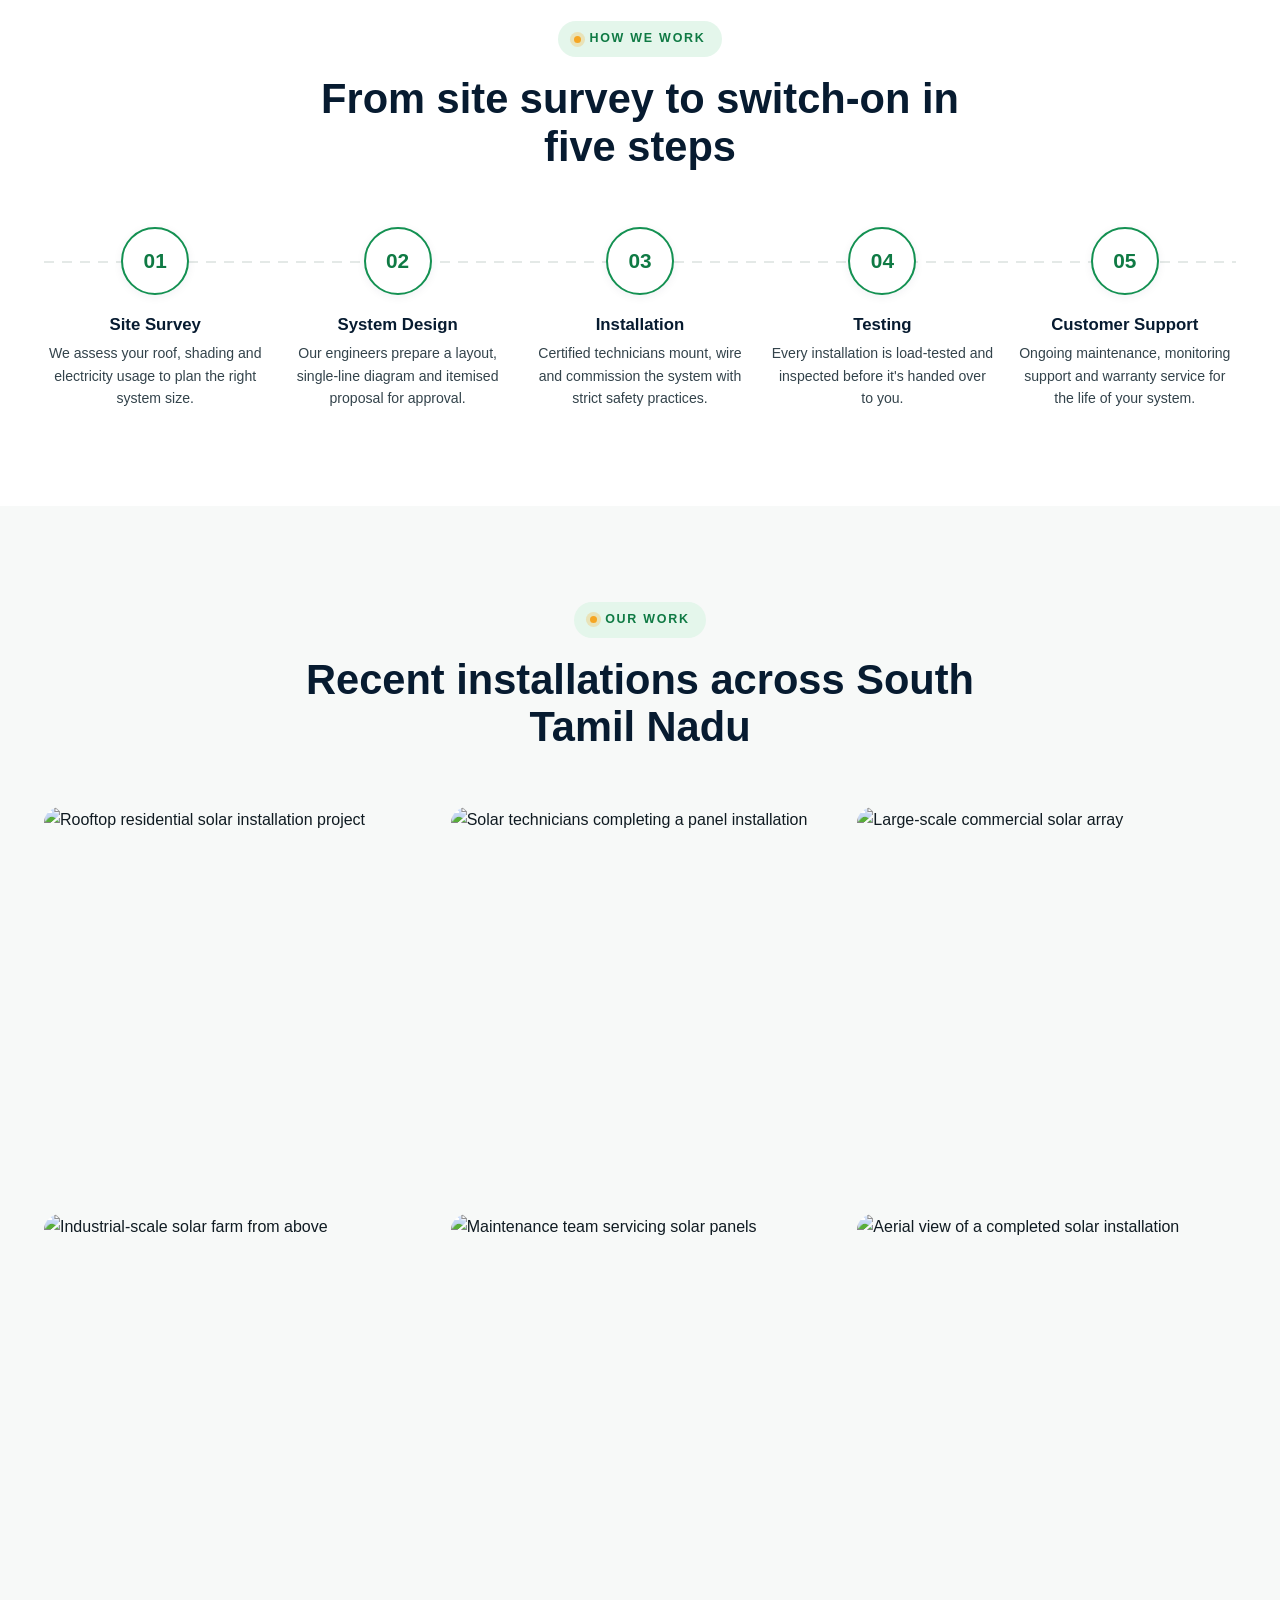
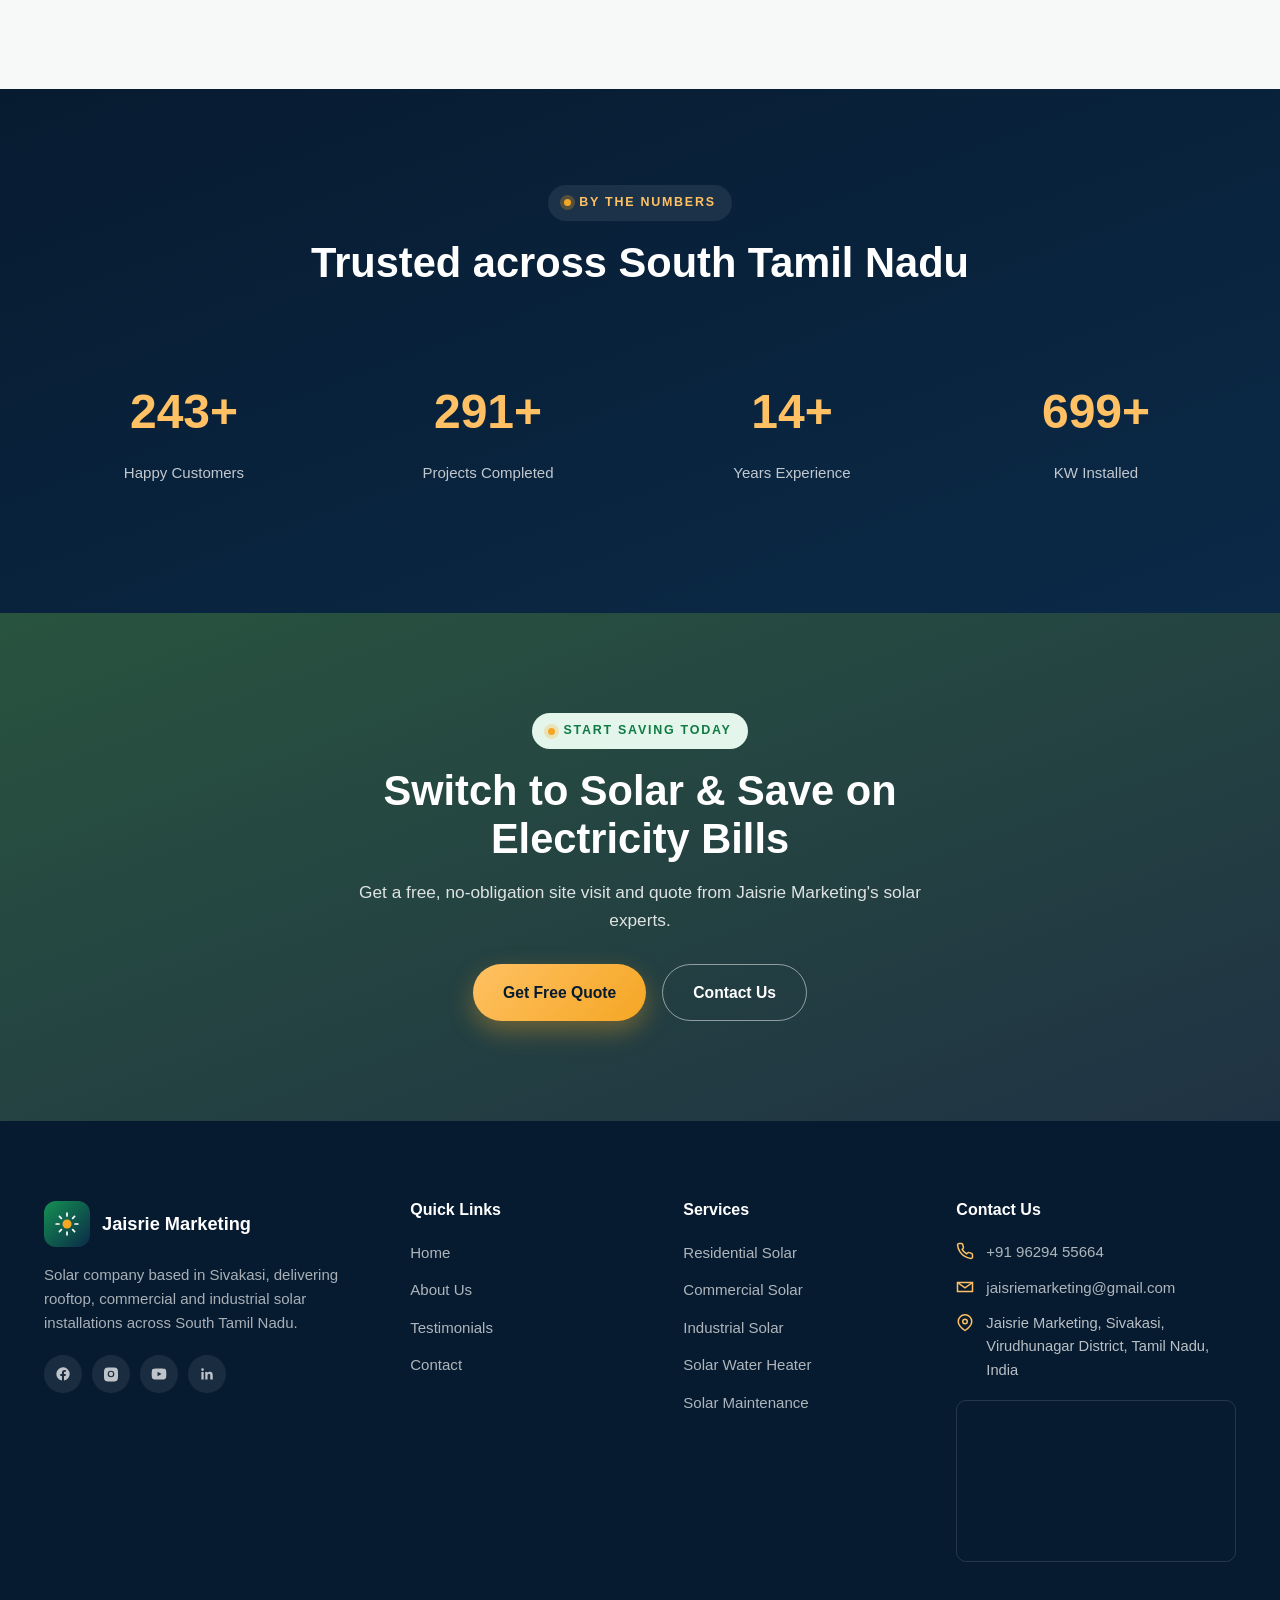
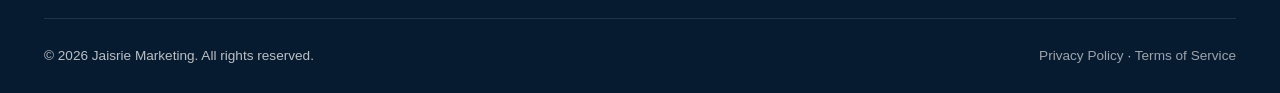
==== commit 599cac31: "Update index.html" ====
--- a/index.html
+++ b/index.html
@@ -392,7 +392,7 @@
   <svg viewBox="0 0 24 24" fill="none" stroke="currentColor" stroke-width="2" stroke-linecap="round" stroke-linejoin="round"><path d="M12 19V5M5 12l7-7 7 7"/></svg>
 </button>
 
-<script src="js/main.js"></script>
-<script src="js/animation.js"></script>
+<script src="main.js"></script>
+<script src="animation.js"></script>
 </body>
 </html>
